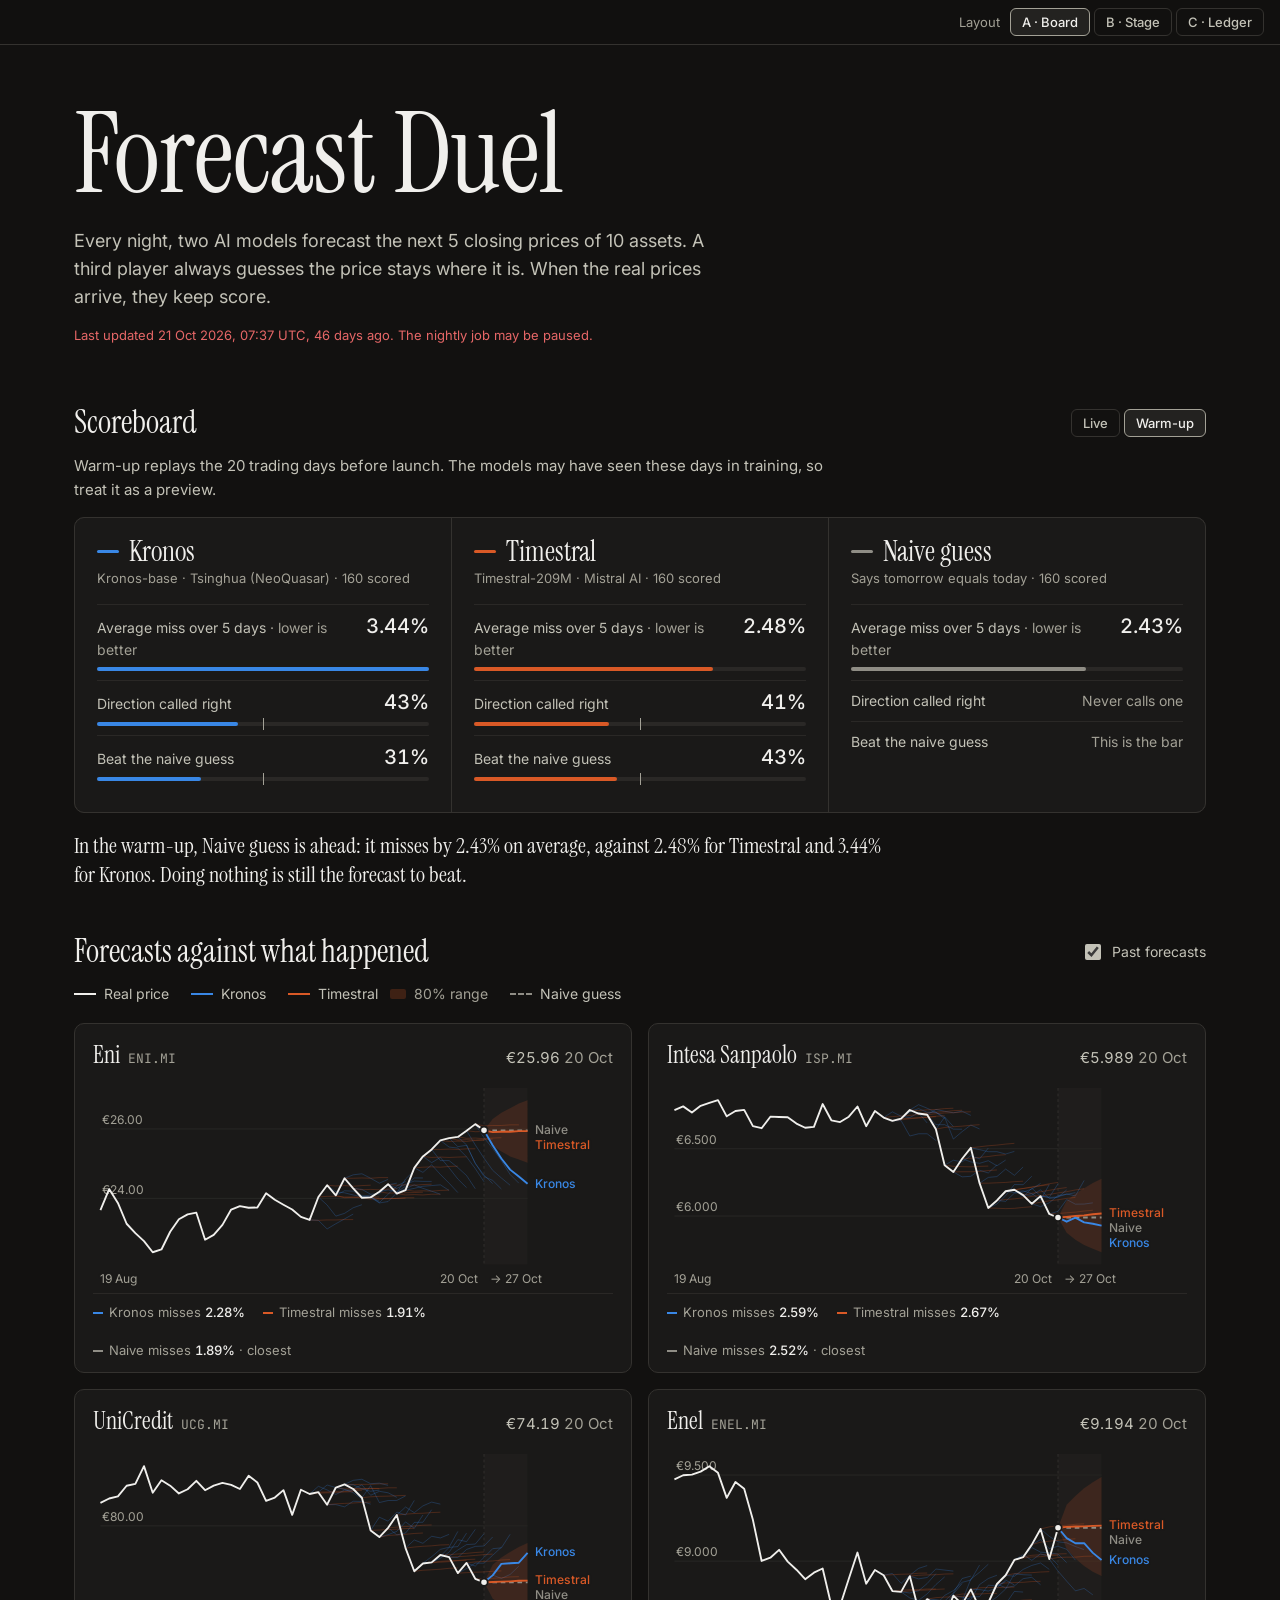
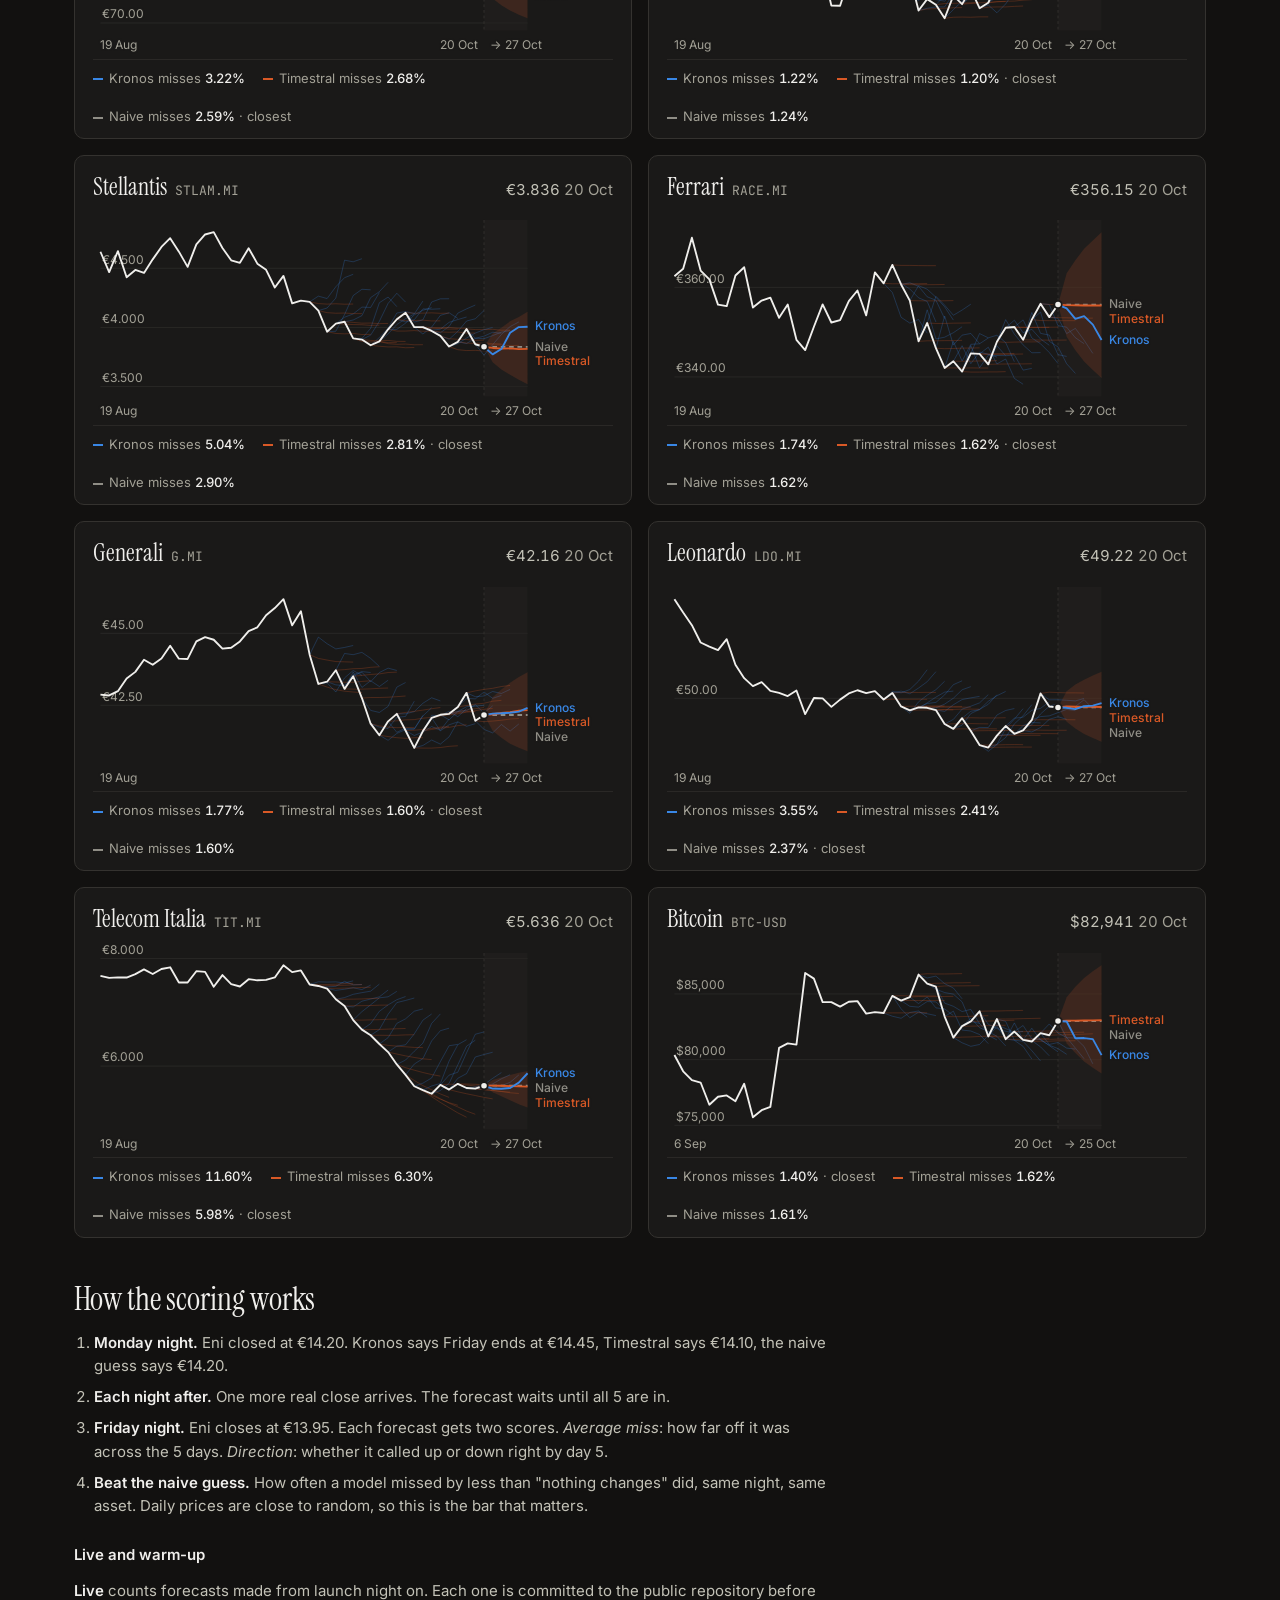
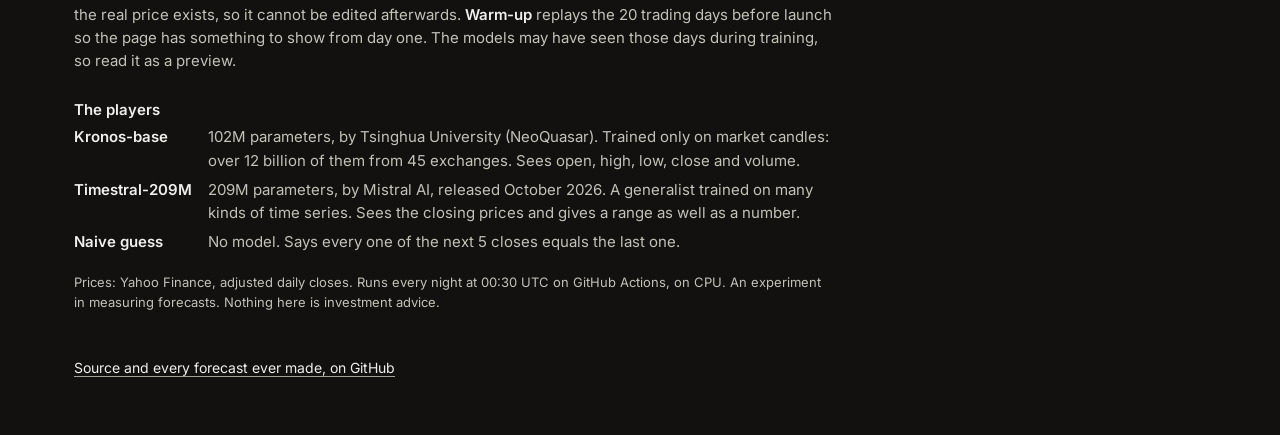
==== site/index.html @ fb52a045 "Forecast Duel: nightly Kronos vs Timestral vs naive, with public scoreboard Co-Authored-By: Claude O" ====
<!doctype html>
<html lang="en">
<head>
<meta charset="utf-8">
<meta name="viewport" content="width=device-width, initial-scale=1">
<title>Forecast Duel</title>
<meta name="description" content="Kronos and Timestral forecast the same 10 prices every night. A naive 'tomorrow equals today' guess plays too. The real prices keep score.">
<link rel="preconnect" href="https://fonts.googleapis.com">
<link rel="preconnect" href="https://fonts.gstatic.com" crossorigin>
<link href="https://fonts.googleapis.com/css2?family=Instrument+Serif&family=Inter:wght@400;500;600&family=JetBrains+Mono:wght@400&display=swap" rel="stylesheet">
<link rel="stylesheet" href="styles.css">
</head>
<body>
<nav class="review" id="review" aria-label="Layout options">
  <span>Layout</span>
  <button data-v="board">A · Board</button>
  <button data-v="stage">B · Stage</button>
  <button data-v="ledger">C · Ledger</button>
</nav>

<header class="wrap top">
  <h1>Forecast Duel</h1>
  <p class="lede">Every night, two AI models forecast the next 5 closing prices of 10 assets. A third player always guesses the price stays where it is. When the real prices arrive, they keep score.</p>
  <p class="stamp" id="stamp">Loading…</p>
</header>

<main class="wrap">
  <section aria-labelledby="board-h" class="board-sec">
    <div class="sec-head">
      <h2 id="board-h">Scoreboard</h2>
      <div class="seg" role="tablist" aria-label="Which forecasts to score">
        <button role="tab" data-mode="live">Live</button>
        <button role="tab" data-mode="warmup">Warm-up</button>
      </div>
    </div>
    <p class="note" id="board-note"></p>
    <div id="board" class="board"></div>
  </section>

  <section aria-labelledby="assets-h">
    <div class="sec-head">
      <h2 id="assets-h">Forecasts against what happened</h2>
      <label class="toggle"><input type="checkbox" id="show-past" checked> Past forecasts</label>
    </div>
    <ul class="legend" aria-label="Legend">
      <li><span class="key key-actual"></span>Real price</li>
      <li><span class="key key-kronos"></span>Kronos</li>
      <li><span class="key key-timestral"></span>Timestral <span class="band-key"></span><span class="dim">80% range</span></li>
      <li><span class="key key-naive"></span>Naive guess</li>
    </ul>
    <div id="assets"></div>
  </section>

  <section aria-labelledby="how-h" class="how">
    <h2 id="how-h">How the scoring works</h2>
    <ol class="steps">
      <li><b>Monday night.</b> Eni closed at €14.20. Kronos says Friday ends at €14.45, Timestral says €14.10, the naive guess says €14.20.</li>
      <li><b>Each night after.</b> One more real close arrives. The forecast waits until all 5 are in.</li>
      <li><b>Friday night.</b> Eni closes at €13.95. Each forecast gets two scores. <em>Average miss</em>: how far off it was across the 5 days. <em>Direction</em>: whether it called up or down right by day 5.</li>
      <li><b>Beat the naive guess.</b> How often a model missed by less than "nothing changes" did, same night, same asset. Daily prices are close to random, so this is the bar that matters.</li>
    </ol>
    <h3>Live and warm-up</h3>
    <p><b>Live</b> counts forecasts made from launch night on. Each one is committed to the public repository before the real price exists, so it cannot be edited afterwards. <b>Warm-up</b> replays the 20 trading days before launch so the page has something to show from day one. The models may have seen those days during training, so read it as a preview.</p>
    <h3>The players</h3>
    <dl class="players" id="players"></dl>
    <p class="dim small">Prices: Yahoo Finance, adjusted daily closes. Runs every night at 00:30 UTC on GitHub Actions, on CPU. An experiment in measuring forecasts. Nothing here is investment advice.</p>
  </section>
</main>
<footer class="wrap foot"><a href="https://github.com/RazAndAlex/forecast-duel">Source and every forecast ever made, on GitHub</a></footer>
<div id="tip" class="tip" hidden></div>
<script src="app.js"></script>
</body>
</html>
---- site/styles.css ----
:root {
  color-scheme: dark;
  --bg: #121110;
  --surface: #1a1918;
  --surface-2: #232220;
  --line: #34322f;
  --grid: #2a2826;
  --ink: #f0efec;
  --ink-2: #c3c2b7;
  --ink-3: #a3a196;
  --kronos: #3987e5;
  --timestral: #d95926;
  --naive: #8f8d85;
  --serif: "Instrument Serif", Georgia, serif;
  --sans: Inter, system-ui, -apple-system, sans-serif;
  --mono: "JetBrains Mono", ui-monospace, Menlo, monospace;
}
* { box-sizing: border-box; }
html { background: var(--bg); }
body { margin: 0; background: var(--bg); color: var(--ink); font: 400 15px/1.55 var(--sans); -webkit-font-smoothing: antialiased; }
.wrap { max-width: 1180px; margin: 0 auto; padding: 0 24px; }
@media (max-width: 640px) { .wrap { padding: 0 16px; } }
a { color: var(--ink); text-underline-offset: 3px; text-decoration-color: var(--ink-3); }
b { font-weight: 600; }
.dim { color: var(--ink-3); }
.small { font-size: 13px; }
.num { font-variant-numeric: tabular-nums; }
.mono { font-family: var(--mono); font-size: 13px; }

/* review switch */
.review { position: sticky; top: 0; z-index: 5; display: flex; gap: 4px; align-items: center; justify-content: flex-end; padding: 8px 16px; background: rgba(18,17,16,.92); border-bottom: 1px solid var(--line); font-size: 13px; }
.review span { color: var(--ink-3); margin-right: 6px; }
.review button, .seg button { font: 500 13px var(--sans); color: var(--ink-2); background: transparent; border: 1px solid var(--line); padding: 5px 11px; border-radius: 6px; cursor: pointer; }
.review button[aria-pressed="true"], .seg button[aria-selected="true"] { background: var(--surface-2); color: var(--ink); border-color: var(--ink-3); }

/* header */
.top { padding-top: 56px; padding-bottom: 24px; }
h1 { font: 400 clamp(56px, 9vw, 112px)/0.95 var(--serif); margin: 0 0 20px; letter-spacing: -0.01em; }
.lede { max-width: 640px; font-size: 18px; color: var(--ink-2); margin: 0 0 14px; }
.stamp { font-size: 13px; color: var(--ink-3); margin: 0; }
.stamp .stale { color: #e66767; }

h2 { font: 400 32px/1.1 var(--serif); margin: 0; }
h3 { font: 600 15px var(--sans); margin: 28px 0 6px; }
section { padding: 36px 0 8px; }
.sec-head { display: flex; align-items: center; justify-content: space-between; gap: 16px; flex-wrap: wrap; margin-bottom: 14px; }
.seg { display: flex; gap: 4px; }
.note { color: var(--ink-2); margin: 0 0 16px; max-width: 760px; }
.toggle { font-size: 14px; color: var(--ink-2); display: flex; gap: 8px; align-items: center; cursor: pointer; }
.toggle input { accent-color: var(--ink-2); width: 16px; height: 16px; }

/* scoreboard */
.board { display: grid; grid-template-columns: repeat(3, 1fr); gap: 1px; background: var(--line); border: 1px solid var(--line); border-radius: 10px; overflow: hidden; }
@media (max-width: 760px) { .board { grid-template-columns: 1fr; } }
.player { background: var(--surface); padding: 20px 22px 22px; }
.player .who { display: flex; align-items: baseline; gap: 10px; margin-bottom: 2px; }
.player .who .sw { width: 22px; height: 3px; border-radius: 2px; align-self: center; }
.player .name { font: 400 28px/1 var(--serif); }
.player .meta { font-size: 13px; color: var(--ink-3); margin-bottom: 16px; }
.metric { display: grid; grid-template-columns: 1fr auto; align-items: baseline; padding: 9px 0; border-top: 1px solid var(--grid); }
.metric .k { font-size: 14px; color: var(--ink-2); }
.metric .v { font: 500 20px var(--sans); font-variant-numeric: tabular-nums; }
.metric .v small { font-size: 13px; color: var(--ink-3); font-weight: 400; margin-left: 4px; }
.metric .bar { grid-column: 1 / -1; position: relative; height: 4px; background: var(--grid); border-radius: 2px; margin-top: 7px; }
.metric .bar i { position: absolute; left: 0; top: 0; bottom: 0; border-radius: 2px; }
.metric .bar .ref { position: absolute; top: -4px; bottom: -4px; width: 1px; background: var(--ink-3); }
.metric .na { font-size: 14px; color: var(--ink-3); }
.headline { font: 400 22px/1.35 var(--serif); color: var(--ink); margin: 18px 0 0; max-width: 820px; }

/* legend */
.legend { list-style: none; padding: 0; margin: 0 0 18px; display: flex; flex-wrap: wrap; gap: 8px 22px; font-size: 14px; color: var(--ink-2); }
.legend li { display: flex; align-items: center; gap: 8px; }
.key { display: inline-block; width: 22px; height: 0; border-top: 2px solid; }
.key-actual { border-color: var(--ink); }
.key-kronos { border-color: var(--kronos); }
.key-timestral { border-color: var(--timestral); }
.key-naive { border-color: var(--naive); border-top-style: dashed; }
.band-key { display: inline-block; width: 16px; height: 10px; background: var(--timestral); opacity: .22; border-radius: 2px; margin-left: 4px; }

/* chart */
svg.chart { display: block; width: 100%; height: auto; overflow: visible; }
svg.chart text { font: 400 13px var(--sans); fill: var(--ink-3); paint-order: stroke; stroke: var(--surface); stroke-width: 4px; stroke-linejoin: round; }
svg.chart .dl { font-weight: 500; }
.tip { position: fixed; z-index: 10; pointer-events: none; background: var(--surface-2); border: 1px solid var(--line); border-radius: 8px; padding: 9px 12px; font-size: 13px; line-height: 1.5; min-width: 170px; box-shadow: 0 8px 24px rgba(0,0,0,.4); }
.tip .d { color: var(--ink-3); margin-bottom: 3px; }
.tip .r { display: flex; justify-content: space-between; gap: 16px; font-variant-numeric: tabular-nums; }
.tip .r span:first-child { display: flex; align-items: center; gap: 6px; color: var(--ink-2); }
.tip .r i { width: 10px; height: 2px; display: inline-block; }

/* A · board: card grid */
.grid { display: grid; grid-template-columns: repeat(2, 1fr); gap: 16px; }
@media (max-width: 860px) { .grid { grid-template-columns: 1fr; } }
.card { background: var(--surface); border: 1px solid var(--line); border-radius: 10px; padding: 18px 18px 12px; }
.card-head { display: flex; justify-content: space-between; align-items: baseline; gap: 12px; margin-bottom: 6px; }
.card-head .t { font: 400 24px/1.1 var(--serif); }
.card-head .tk { font-family: var(--mono); font-size: 13px; color: var(--ink-3); margin-left: 8px; }
.card-head .px { font-size: 15px; font-variant-numeric: tabular-nums; color: var(--ink-2); }
.miss { display: flex; gap: 18px; flex-wrap: wrap; font-size: 13px; color: var(--ink-3); padding-top: 8px; border-top: 1px solid var(--grid); margin-top: 4px; }
.miss b { color: var(--ink); font-weight: 500; font-variant-numeric: tabular-nums; }
.miss .sw { display: inline-block; width: 10px; height: 2px; vertical-align: middle; margin-right: 6px; }

/* B · stage */
.stage { display: grid; grid-template-columns: 300px 1fr; gap: 20px; align-items: start; }
@media (max-width: 860px) { .stage { grid-template-columns: 1fr; } }
.picker { list-style: none; margin: 0; padding: 0; border: 1px solid var(--line); border-radius: 10px; overflow: hidden; background: var(--surface); }
.picker button { all: unset; box-sizing: border-box; width: 100%; display: grid; grid-template-columns: 1fr auto; gap: 2px 10px; padding: 11px 14px; cursor: pointer; border-top: 1px solid var(--grid); }
.picker li:first-child button { border-top: 0; }
.picker button:hover { background: var(--surface-2); }
.picker button[aria-pressed="true"] { background: var(--surface-2); }
.picker button[aria-pressed="true"] .pn { font-weight: 600; }
.picker .pn { font-size: 15px; }
.picker .pp { font-size: 14px; color: var(--ink-2); font-variant-numeric: tabular-nums; text-align: right; }
.picker .pw { grid-column: 1 / -1; font-size: 13px; color: var(--ink-3); }
.picker button:focus-visible { outline: 2px solid var(--ink-3); outline-offset: -2px; }
.focus { background: var(--surface); border: 1px solid var(--line); border-radius: 10px; padding: 22px 22px 14px; }
.focus .t { font: 400 44px/1 var(--serif); }
.focus .sub { color: var(--ink-2); margin: 6px 0 10px; font-size: 15px; }
.calls { display: grid; grid-template-columns: repeat(3, 1fr); gap: 12px; margin: 6px 0 4px; }
@media (max-width: 560px) { .calls { grid-template-columns: 1fr; } }
.call { border-top: 2px solid; padding-top: 8px; }
.call .k { font-size: 13px; color: var(--ink-3); }
.call .v { font: 500 20px var(--sans); font-variant-numeric: tabular-nums; }
.call .c { font-size: 13px; color: var(--ink-2); }

/* C · ledger */
.ledger { width: 100%; border-collapse: collapse; font-size: 14px; }
.ledger th { text-align: left; font-weight: 500; color: var(--ink-3); font-size: 13px; padding: 8px 10px; border-bottom: 1px solid var(--line); white-space: nowrap; }
.ledger th.r, .ledger td.r { text-align: right; }
.ledger td { padding: 10px; border-bottom: 1px solid var(--grid); vertical-align: middle; font-variant-numeric: tabular-nums; }
.ledger tr.row { cursor: pointer; }
.ledger tr.row:hover td { background: var(--surface); }
.ledger tr.open td { background: var(--surface); }
.ledger .nm { font: 400 20px var(--serif); }
.ledger .tk { font-family: var(--mono); font-size: 13px; color: var(--ink-3); display: block; }
.ledger .spark { width: 180px; }
.ledger .best { font-weight: 600; }
.ledger .missbar { display: inline-block; height: 4px; border-radius: 2px; vertical-align: middle; margin-left: 8px; }
.ledger tr.detail td { padding: 6px 10px 18px; background: var(--surface); }
.tablewrap { overflow-x: auto; }
@media (max-width: 700px) { .ledger .spark, .ledger .hide-s { display: none; } }

/* how */
.how { max-width: 760px; }
.how p, .how li { color: var(--ink-2); }
.steps { padding-left: 20px; margin: 14px 0 0; }
.steps li { margin-bottom: 8px; }
.steps b, .how p b { color: var(--ink); }
.players { display: grid; grid-template-columns: auto 1fr; gap: 6px 16px; margin: 6px 0 18px; }
.players dt { font-weight: 600; }
.players dd { margin: 0; color: var(--ink-2); }
.foot { padding-top: 24px; padding-bottom: 56px; font-size: 14px; }
.empty { color: var(--ink-3); font-size: 14px; padding: 20px; text-align: left; }
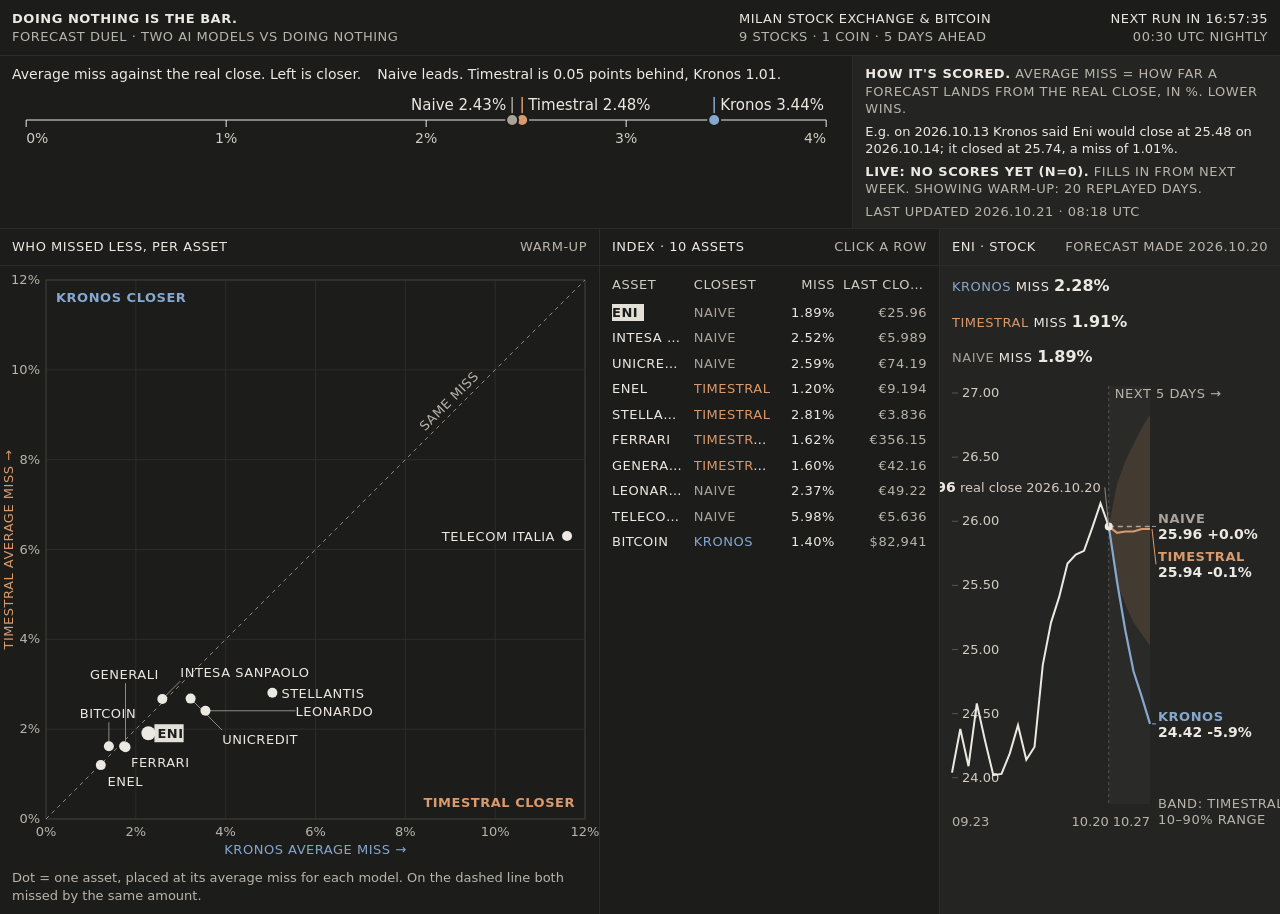
==== commit 5df61cbd: "New page: duel plot with miss ruler (design round 2) Co-Authored-By: Claude Opus 5.5 (1M context) <n" ====
--- a/site/index.html
+++ b/site/index.html
@@ -4,70 +4,447 @@
 <meta charset="utf-8">
 <meta name="viewport" content="width=device-width, initial-scale=1">
 <title>Forecast Duel</title>
-<meta name="description" content="Kronos and Timestral forecast the same 10 prices every night. A naive 'tomorrow equals today' guess plays too. The real prices keep score.">
-<link rel="preconnect" href="https://fonts.googleapis.com">
-<link rel="preconnect" href="https://fonts.gstatic.com" crossorigin>
-<link href="https://fonts.googleapis.com/css2?family=Instrument+Serif&family=Inter:wght@400;500;600&family=JetBrains+Mono:wght@400&display=swap" rel="stylesheet">
-<link rel="stylesheet" href="styles.css">
+<link rel="stylesheet" href="https://api.fontshare.com/v2/css?f[]=satoshi@400,500,700&display=swap">
+<style>
+:root{
+  --bg:#1c1c1b; --line:#2c2c2a; --focus:#242423; --ink:#ece9e2; --ink2:#b9b5ab; --ink3:#8e8a82;
+  --kronos:#86a8cf; --timestral:#d99a6c; --naive:#a8a49b; --tag:#e3e0d8; --label:#d2cdc3;
+}
+*{box-sizing:border-box;margin:0;padding:0}
+html,body{background:var(--bg);color:var(--ink)}
+body{font-family:Satoshi,system-ui,sans-serif;font-size:14px;line-height:1.35;font-variant-numeric:tabular-nums;overflow-x:hidden}
+.up{text-transform:uppercase;letter-spacing:.04em;font-weight:500}
+.dim{color:var(--ink2)}
+button{font:inherit;color:inherit;background:none;border:0;text-align:left;cursor:pointer}
+
+/* Lebedev top bar */
+.bar{display:grid;grid-template-columns:2fr 1fr auto;gap:16px;padding:10px 12px;border-bottom:1px solid var(--line);font-size:13px}
+.bar .motto{font-weight:700}
+.bar .clock{text-align:right;white-space:nowrap}
+
+/* miss ruler + how it's scored */
+.cards{display:grid;grid-template-columns:minmax(0,3fr) minmax(0,1.5fr);border-bottom:1px solid var(--line)}
+.card{padding:9px 12px 8px;border-right:1px solid var(--line);display:flex;flex-direction:column;gap:2px;min-height:96px}
+.card:last-child{border-right:0}
+.card .foot{margin-top:auto;font-size:13px}
+.rhead{display:flex;flex-wrap:wrap;gap:2px 16px;font-size:14px}
+.rhead b{font-weight:500}
+#ruler{display:block;width:100%;margin-top:2px}
+.card.info{background:var(--focus);font-size:13px;gap:5px}
+.card.info b{font-weight:700}
+
+/* main: plot | index | focus */
+.main{display:grid;grid-template-columns:min(600px,max(420px,calc(100vh - 226px))) minmax(0,1fr) minmax(0,1fr)}
+.main>section{border-right:1px solid var(--line);min-width:0}
+.main>section:last-child{border-right:0}
+.head{display:flex;justify-content:space-between;gap:12px;padding:9px 12px;border-bottom:1px solid var(--line);font-size:13px}
+#plot{display:block;width:100%}
+.note{padding:4px 12px 10px;font-size:13px;color:var(--ink2)}
+
+.list{padding:6px 12px 10px}
+.row{display:grid;grid-template-columns:minmax(0,1fr) minmax(0,1.1fr) 52px 84px;gap:8px;white-space:nowrap;width:100%;padding:4px 0;font-size:13px;align-items:center}
+.row.th{color:var(--label);padding-bottom:6px;cursor:default}
+.row .r{text-align:right}
+.row>span{overflow:hidden;text-overflow:ellipsis}
+.row .nm{padding:1px 6px;margin-left:-6px}
+.row.on .nm{background:var(--tag);color:#1c1c1b;font-weight:700}
+.row .yr{color:var(--ink2)}
+
+.focus{background:var(--focus)}
+.fstats{display:flex;gap:14px;padding:9px 12px 0;font-size:13px;flex-wrap:wrap}
+.fstats b{font-size:16px;font-weight:700;letter-spacing:0;text-transform:none}
+#chart{display:block;width:100%}
+svg text{font-family:Satoshi,system-ui,sans-serif}
+
+@media (max-width:1100px){
+  .main{grid-template-columns:1fr 1fr}
+  .main>section:first-child{grid-column:1/-1;border-right:0;border-bottom:1px solid var(--line)}
+}
+@media (max-width:720px){
+  .bar{grid-template-columns:1fr 1fr}
+  .bar>div:first-child{grid-column:1/-1}
+  .bar .clock{text-align:right}
+  .cards{grid-template-columns:1fr}
+  .card{min-height:0;padding:8px 12px;border-right:0}
+  .card.info{border-top:1px solid var(--line)}
+  .main{grid-template-columns:1fr}
+  .main>section{border-right:0;border-bottom:1px solid var(--line)}
+  .row{grid-template-columns:minmax(0,1.2fr) minmax(0,1.3fr) 50px 76px;gap:6px;white-space:normal}
+}
+</style>
 </head>
 <body>
-<nav class="review" id="review" aria-label="Layout options">
-  <span>Layout</span>
-  <button data-v="board">A · Board</button>
-  <button data-v="stage">B · Stage</button>
-  <button data-v="ledger">C · Ledger</button>
-</nav>
-
-<header class="wrap top">
-  <h1>Forecast Duel</h1>
-  <p class="lede">Every night, two AI models forecast the next 5 closing prices of 10 assets. A third player always guesses the price stays where it is. When the real prices arrive, they keep score.</p>
-  <p class="stamp" id="stamp">Loading…</p>
+<header class="bar up">
+  <div><span class="motto">Doing nothing is the bar.</span><br><span class="dim">Forecast Duel · two AI models vs doing nothing</span></div>
+  <div id="markets">Milan stock exchange &amp; Bitcoin<br><span class="dim">9 stocks · 1 coin · 5 days ahead</span></div>
+  <div class="clock" id="clock">Next run in --:--:--<br><span class="dim">00:30 UTC nightly</span></div>
 </header>
 
-<main class="wrap">
-  <section aria-labelledby="board-h" class="board-sec">
-    <div class="sec-head">
-      <h2 id="board-h">Scoreboard</h2>
-      <div class="seg" role="tablist" aria-label="Which forecasts to score">
-        <button role="tab" data-mode="live">Live</button>
-        <button role="tab" data-mode="warmup">Warm-up</button>
-      </div>
-    </div>
-    <p class="note" id="board-note"></p>
-    <div id="board" class="board"></div>
+<div class="cards" id="cards"></div>
+
+<div class="main">
+  <section>
+    <div class="head up"><span>Who missed less, per asset</span><span class="dim" id="plotsub"></span></div>
+    <svg id="plot" role="img" aria-label="Scatter of Kronos miss against Timestral miss for each asset"></svg>
+    <p class="note" id="plotnote"></p>
   </section>
-
-  <section aria-labelledby="assets-h">
-    <div class="sec-head">
-      <h2 id="assets-h">Forecasts against what happened</h2>
-      <label class="toggle"><input type="checkbox" id="show-past" checked> Past forecasts</label>
-    </div>
-    <ul class="legend" aria-label="Legend">
-      <li><span class="key key-actual"></span>Real price</li>
-      <li><span class="key key-kronos"></span>Kronos</li>
-      <li><span class="key key-timestral"></span>Timestral <span class="band-key"></span><span class="dim">80% range</span></li>
-      <li><span class="key key-naive"></span>Naive guess</li>
-    </ul>
-    <div id="assets"></div>
+  <section>
+    <div class="head up"><span id="ihead">Index · 10 assets</span><span class="dim">Click a row</span></div>
+    <div class="list" id="list"></div>
   </section>
-
-  <section aria-labelledby="how-h" class="how">
-    <h2 id="how-h">How the scoring works</h2>
-    <ol class="steps">
-      <li><b>Monday night.</b> Eni closed at €14.20. Kronos says Friday ends at €14.45, Timestral says €14.10, the naive guess says €14.20.</li>
-      <li><b>Each night after.</b> One more real close arrives. The forecast waits until all 5 are in.</li>
-      <li><b>Friday night.</b> Eni closes at €13.95. Each forecast gets two scores. <em>Average miss</em>: how far off it was across the 5 days. <em>Direction</em>: whether it called up or down right by day 5.</li>
-      <li><b>Beat the naive guess.</b> How often a model missed by less than "nothing changes" did, same night, same asset. Daily prices are close to random, so this is the bar that matters.</li>
-    </ol>
-    <h3>Live and warm-up</h3>
-    <p><b>Live</b> counts forecasts made from launch night on. Each one is committed to the public repository before the real price exists, so it cannot be edited afterwards. <b>Warm-up</b> replays the 20 trading days before launch so the page has something to show from day one. The models may have seen those days during training, so read it as a preview.</p>
-    <h3>The players</h3>
-    <dl class="players" id="players"></dl>
-    <p class="dim small">Prices: Yahoo Finance, adjusted daily closes. Runs every night at 00:30 UTC on GitHub Actions, on CPU. An experiment in measuring forecasts. Nothing here is investment advice.</p>
+  <section class="focus">
+    <div class="head up"><span id="ftitle"></span><span class="dim" id="fsub"></span></div>
+    <div class="fstats up" id="fstats"></div>
+    <svg id="chart" role="img" aria-label="Price history and 5-day forecasts for the selected asset"></svg>
   </section>
-</main>
-<footer class="wrap foot"><a href="https://github.com/RazAndAlex/forecast-duel">Source and every forecast ever made, on GitHub</a></footer>
-<div id="tip" class="tip" hidden></div>
-<script src="app.js"></script>
+</div>
+
+<script>
+const NS = 'http://www.w3.org/2000/svg';
+const NAMES = {kronos:'Kronos', timestral:'Timestral', naive:'Naive'};
+const COL = {kronos:'#86a8cf', timestral:'#d99a6c', naive:'#a8a49b'};
+const EXCH = {XNYS: 'New York', XETR: 'Frankfurt', XMIL: 'Milan', crypto: 'crypto'};
+const CUR = {USD: '$', EUR: '€'};
+const RULER_MAX = 4;
+let D, P, sel = 0;
+
+const dot = s => s.replaceAll('-', '.');
+const pct = v => v.toFixed(2) + '%';
+const money = a => (CUR[a.currency] || (a.ticker.endsWith('-USD') ? '$' : '€')) +
+  a.last_close.toLocaleString('en-US', {maximumFractionDigits: a.last_close > 1000 ? 0 : 3});
+const priceFmt = v => v >= 1000 ? Math.round(v).toLocaleString('en-US') : v.toFixed(v < 10 ? 3 : 2);
+function el(tag, attrs = {}, parent, text) {
+  const e = document.createElementNS(NS, tag);
+  for (const k in attrs) e.setAttribute(k, attrs[k]);
+  if (text != null) e.textContent = text;
+  if (parent) parent.appendChild(e);
+  return e;
+}
+const ctx = document.createElement('canvas').getContext('2d');
+function textW(s, size = 13, weight = 500, track = .04) {
+  ctx.font = `${weight} ${size}px Satoshi`;
+  return ctx.measureText(s).width + s.length * size * track;
+}
+// closest player(s) for one asset; ties listed together
+function closest(sc) {
+  const best = Math.min(...D.models.map(m => sc[m].mape_pct));
+  return {best, who: D.models.filter(m => sc[m].mape_pct === best)};
+}
+
+function countdown() {
+  const now = new Date(), t = new Date(now);
+  t.setUTCHours(0, 30, 0, 0);
+  if (t <= now) t.setUTCDate(t.getUTCDate() + 1);
+  const s = Math.floor((t - now) / 1000), z = n => String(n).padStart(2, '0');
+  document.getElementById('clock').firstChild.textContent =
+    `Next run in ${z(Math.floor(s / 3600))}:${z(Math.floor(s / 60) % 60)}:${z(s % 60)}`;
+}
+
+// header line from the assets: exchanges, then counts by kind
+function markets() {
+  const A = D.assets;
+  document.getElementById('ihead').textContent = `Index · ${A.length} assets`;
+  if (!A.some(a => a.exchange)) return; // older data: keep the static text
+  // shortcut: an asset without `exchange` is taken as Milan (or crypto), the old universe; drop once every asset carries it
+  const ex = [...new Set(A.map(a => EXCH[a.exchange] || a.exchange || (a.kind === 'crypto' ? 'crypto' : 'Milan')))];
+  const st = ex.filter(e => e !== 'crypto'), cr = ex.includes('crypto');
+  const and = l => l.length > 1 ? l.slice(0, -1).join(', ') + ' & ' + l.at(-1) : l[0] || '';
+  const top = st.length ? `${cr ? st.join(', ') : and(st)} stock exchange${st.length > 1 ? 's' : ''}${cr ? ' & crypto' : ''}` : 'Crypto';
+  const n = A.filter(a => a.kind === 'stock').length, c = A.length - n;
+  const sub = [n && `${n} stock${n > 1 ? 's' : ''}`, c && `${c} coin${c > 1 ? 's' : ''}`, '5 days ahead'].filter(Boolean).join(' · ');
+  document.getElementById('markets').innerHTML = `${top}<br><span class="dim">${sub}</span>`;
+}
+
+function cards() {
+  const lb = D.leaderboard, live = lb.live.kronos.n > 0;
+  const L = lb[P], order = [...D.models].sort((a, b) => L[a].mape_pct - L[b].mape_pct);
+  const gap = m => (L[m].mape_pct - L[order[0]].mape_pct).toFixed(2);
+  const lead = gap(order[1]) === '0.00' ? `${NAMES[order[0]]} and ${NAMES[order[1]]} are level.` : `${NAMES[order[0]]} leads.`;
+  // concrete example: first asset, most recent past forecast that has real closes
+  const a = D.assets[0], ex = a.past.find(p => p.actual);
+  const miss = Math.abs(ex.kronos[0] - ex.actual[0]) / ex.actual[0] * 100;
+  const gen = D.generated_at;
+  let h = `<div class="card">
+      <div class="rhead"><span>Average miss against the real close. Left is closer.</span>
+        <b>${lead} ${NAMES[order[1]]} is ${gap(order[1])} points behind, ${NAMES[order[2]]} ${gap(order[2])}.</b></div>
+      <svg id="ruler" role="img" aria-label="Average miss of each player on a 0 to 4% scale"></svg>
+    </div>`;
+  h += `<div class="card info">
+    <div class="up"><b>How it's scored.</b> <span class="dim">Average miss = how far a forecast lands from the real close, in %. Lower wins.</span></div>
+    <div>E.g. on ${dot(ex.made_on)} Kronos said ${a.name} would close at ${ex.kronos[0]} on ${dot(ex.dates[0])}; it closed at ${ex.actual[0]}, a miss of ${miss.toFixed(2)}%.</div>
+    <div class="up">${live ? 'Live scores' : '<b>Live: no scores yet (n=0).</b> <span class="dim">Fills in from next week. Showing warm-up: 20 replayed days.</span>'}</div>
+    <div class="foot up dim">Last updated ${dot(gen.slice(0, 10))} · ${gen.slice(11, 16)} UTC</div>
+  </div>`;
+  document.getElementById('cards').innerHTML = h;
+}
+
+/* ---------- miss ruler: one scale, three marks, labels stacked in tiers when they would touch ---------- */
+function ruler() {
+  const svg = document.getElementById('ruler'), L = D.leaderboard[P];
+  svg.innerHTML = '';
+  const W = svg.clientWidth, pl = 14, pr = 14, X = v => pl + Math.min(v, RULER_MAX) / RULER_MAX * (W - pl - pr);
+  const items = D.models.map(m => {
+    const v = L[m].mape_pct, off = v > RULER_MAX;
+    const s = `${NAMES[m]} ${pct(v)}${off ? ' →' : ''}`;
+    return {m, x: X(v), s, w: textW(s, 15, 500, 0), off};
+  });
+  // try every (tier, side) combination; cheapest layout where no label or leader touches another label wins
+  const opts = []; for (let t = 0; t < 3; t++) for (const r of [0, 1]) opts.push({t, r});
+  let best = null;
+  const rec = (i, chosen, cost) => {
+    if (best && cost >= best.cost) return;
+    if (i === items.length) { best = {cost, chosen: chosen.slice()}; return; }
+    const it = items[i];
+    for (const o of opts) {
+      if (it.off && !o.r) continue;
+      const x0 = o.r ? it.x - 6 - it.w : it.x + 6, x1 = x0 + it.w;
+      if (x0 < 0 || x1 > W) continue;
+      let ok = true;
+      for (let j = 0; j < i && ok; j++) {
+        const c = chosen[j];
+        if (c.t === o.t && x0 < c.x1 + 12 && c.x0 < x1 + 12) ok = false;
+        if (o.t > c.t && it.x > c.x0 - 4 && it.x < c.x1 + 4) ok = false;
+        if (c.t > o.t && items[j].x > x0 - 4 && items[j].x < x1 + 4) ok = false;
+      }
+      if (!ok) continue;
+      chosen.push({t: o.t, r: o.r, x0, x1});
+      rec(i + 1, chosen, cost + o.t * 10 + o.r);
+      chosen.pop();
+    }
+  };
+  rec(0, [], 0);
+  const rowH = 22, tiers = Math.max(...best.chosen.map(c => c.t)) + 1, base = tiers * rowH + 10, H = base + 28;
+  svg.setAttribute('height', H); svg.setAttribute('viewBox', `0 0 ${W} ${H}`);
+  el('line', {x1: X(0), x2: X(RULER_MAX), y1: base, y2: base, stroke: '#ece9e2'}, svg);
+  for (let v = 0; v <= RULER_MAX; v++) {
+    el('line', {x1: X(v), x2: X(v), y1: base, y2: base + 7, stroke: '#ece9e2'}, svg);
+    el('text', {x: X(v), y: base + 23, 'text-anchor': v ? v === RULER_MAX ? 'end' : 'middle' : 'start', fill: '#d2cdc3', 'font-size': 14}, svg, v + '%');
+  }
+  items.forEach((it, i) => {
+    const c = best.chosen[i], yb = base - 10 - c.t * rowH;
+    el('line', {x1: it.x, x2: it.x, y1: base, y2: yb - 13, stroke: COL[it.m], 'stroke-width': 1.5}, svg);
+    el('circle', {cx: it.x, cy: base, r: 6, fill: COL[it.m], stroke: '#1c1c1b', 'stroke-width': 2}, svg);
+    el('text', {x: c.r ? c.x1 : c.x0, y: yb, 'text-anchor': c.r ? 'end' : 'start', fill: '#ece9e2', 'font-size': 15, 'font-weight': 500}, svg, it.s);
+  });
+}
+
+function list() {
+  let h = `<div class="row th up"><span>Asset</span><span>Closest</span><span class="r">Miss</span><span class="r">Last close</span></div>`;
+  D.assets.forEach((a, i) => {
+    const c = closest(a.scores[P]);
+    const who = c.who.map(m => `<span style="color:${COL[m]}">${NAMES[m]}</span>`).join(' = ');
+    h += `<button class="row up${i === sel ? ' on' : ''}" data-i="${i}">
+      <span><span class="nm">${a.name}</span></span><span>${who}</span>
+      <span class="r">${pct(c.best)}</span><span class="r yr">${money(a)}</span></button>`;
+  });
+  const L = document.getElementById('list');
+  L.innerHTML = h;
+  L.querySelectorAll('button').forEach(b => b.onclick = () => pick(+b.dataset.i));
+}
+
+function pick(i) { sel = i; list(); plot(); focus(); }
+
+/* ---------- the duel plot ---------- */
+function plot() {
+  const svg = document.getElementById('plot');
+  const W = svg.clientWidth, H = W;
+  svg.setAttribute('height', H); svg.setAttribute('viewBox', `0 0 ${W} ${H}`);
+  svg.innerHTML = '';
+  const m = {l: 46, r: 14, t: 14, b: 40}, S = W - m.l - m.r;
+  // linear, both axes from 0 to the same rounded-up max
+  const all = D.assets.flatMap(a => [a.scores[P].kronos.mape_pct, a.scores[P].timestral.mape_pct]);
+  const step = niceStep(Math.max(...all) / 5), hi = Math.ceil(Math.max(...all) / step) * step, k = S / hi;
+  const sx = v => m.l + v * k, sy = v => m.t + S - v * k;
+  const x0 = m.l, x1 = m.l + S, y0 = m.t, y1 = m.t + S;
+
+  for (let v = 0; v <= hi + 1e-9; v += step) {
+    el('line', {x1: sx(v), x2: sx(v), y1: y0, y2: y1, stroke: '#2c2c2a'}, svg);
+    el('line', {x1: x0, x2: x1, y1: sy(v), y2: sy(v), stroke: '#2c2c2a'}, svg);
+    el('text', {x: sx(v), y: y1 + 17, 'text-anchor': 'middle', fill: '#b9b5ab', 'font-size': 13}, svg, +v.toFixed(2) + '%');
+    el('text', {x: x0 - 6, y: sy(v) + 4, 'text-anchor': 'end', fill: '#b9b5ab', 'font-size': 13}, svg, +v.toFixed(2) + '%');
+  }
+  el('rect', {x: x0, y: y0, width: S, height: S, fill: 'none', stroke: '#3a3a37'}, svg);
+  el('line', {x1: x0, y1: y1, x2: x1, y2: y0, stroke: '#8e8a82', 'stroke-dasharray': '4 4'}, svg);
+  const up = (s, x, y, a, c, extra = {}) =>
+    el('text', {x, y, 'text-anchor': a, fill: c, 'font-size': 13, 'font-weight': 700, 'letter-spacing': '.04em', ...extra}, svg, s.toUpperCase());
+  el('text', {x: x0 + S / 2, y: y1 + 35, 'text-anchor': 'middle', fill: COL.kronos, 'font-size': 13, 'font-weight': 500, 'letter-spacing': '.04em'}, svg, 'KRONOS AVERAGE MISS →');
+  el('text', {x: 13, y: y0 + S / 2, 'text-anchor': 'middle', fill: COL.timestral, 'font-size': 13, 'font-weight': 500, 'letter-spacing': '.04em', transform: `rotate(-90 13 ${y0 + S / 2})`}, svg, 'TIMESTRAL AVERAGE MISS →');
+  up('Kronos closer', x0 + 10, y0 + 22, 'start', COL.kronos);
+  up('Timestral closer', x1 - 10, y1 - 12, 'end', COL.timestral);
+  // "same miss" written along the diagonal, in its upper-right stretch where the dots are fewest
+  const tieAt = hi * .82, tx = sx(tieAt), ty = sy(tieAt);
+  up('Same miss', tx - 6, ty - 6, 'end', '#b9b5ab', {transform: `rotate(-45 ${tx} ${ty})`, 'font-weight': 500});
+
+  const pts = D.assets.map((a, i) => {
+    const s = a.scores[P];
+    return {i, a, k: s.kronos.mape_pct, t: s.timestral.mape_pct,
+      x: sx(s.kronos.mape_pct), y: sy(s.timestral.mape_pct), label: (a.short || a.name).toUpperCase()};
+  });
+
+  // obstacles: fixed labels, the diagonal and its label, every dot
+  const fixed = [
+    {x: x0 + 8, y: y0 + 8, w: textW('KRONOS CLOSER', 13, 700) + 4, h: 18},
+    {x: x1 - 12 - textW('TIMESTRAL CLOSER', 13, 700), y: y1 - 26, w: textW('TIMESTRAL CLOSER', 13, 700) + 4, h: 18},
+  ];
+  for (let d = 0; d < 100; d += 12) fixed.push({x: tx - 8 - d * .72 - 10, y: ty - 8 - d * .72 + 8 - 18, w: 18, h: 18});
+  for (const p of pts) fixed.push({x: p.x - 5, y: p.y - 5, w: 10, h: 10});
+  const placed = place(pts, fixed, {x0, y0, x1, y1});
+
+  for (const p of pts) {
+    const L = placed[p.i], on = p.i === sel;
+    const g = el('g', {style: 'cursor:pointer'}, svg);
+    if (L.lead) el('line', {x1: p.x, y1: p.y, x2: L.ax, y2: L.ay, stroke: '#8e8a82'}, g);
+    if (on) el('rect', {x: L.x - 3, y: L.y, width: L.w + 4, height: L.h, fill: '#e3e0d8'}, g);
+    el('circle', {'data-k': p.k, 'data-t': p.t, cx: p.x, cy: p.y, r: on ? 7 : 5, fill: '#ece9e2'}, g);
+    el('text', {x: L.x, y: L.y + 14, fill: on ? '#1c1c1b' : '#ece9e2', 'font-size': 13, 'font-weight': on ? 700 : 500, 'letter-spacing': '.04em'}, g, p.label);
+    el('rect', {x: Math.min(L.x, p.x - 8), y: Math.min(L.y, p.y - 8), width: Math.max(L.x + L.w, p.x + 8) - Math.min(L.x, p.x - 8), height: Math.max(L.y + L.h, p.y + 8) - Math.min(L.y, p.y - 8), fill: 'transparent'}, g);
+    g.onclick = () => pick(p.i);
+  }
+  document.getElementById('plotsub').textContent = P === 'warmup' ? 'Warm-up' : 'Live';
+  document.getElementById('plotnote').textContent =
+    'Dot = one asset, placed at its average miss for each model. On the dashed line both missed by the same amount.';
+}
+
+function segDist(px, py, ax, ay, bx, by) {
+  const dx = bx - ax, dy = by - ay, t = Math.max(0, Math.min(1, ((px - ax) * dx + (py - ay) * dy) / (dx * dx + dy * dy || 1)));
+  return Math.hypot(px - ax - t * dx, py - ay - t * dy);
+}
+function cross(ax, ay, bx, by, cx, cy, dx, dy) {
+  const s = (px, py, qx, qy, rx, ry) => Math.sign((qx - px) * (ry - py) - (qy - py) * (rx - px));
+  return s(ax, ay, bx, by, cx, cy) * s(ax, ay, bx, by, dx, dy) < 0 && s(cx, cy, dx, dy, ax, ay) * s(cx, cy, dx, dy, bx, by) < 0;
+}
+// does the segment pass through the box (sampled; boxes are 18px tall, leaders short)
+function segBox(ax, ay, bx, by, b) {
+  for (let t = .1; t < .95; t += .1) {
+    const x = ax + (bx - ax) * t, y = ay + (by - ay) * t;
+    if (x > b.x && x < b.x + b.w && y > b.y && y < b.y + b.h) return true;
+  }
+  return false;
+}
+// label de-collision: greedy over candidate spots, most crowded point first, leader line when pushed out
+function place(pts, fixed, box) {
+  const H = 18, out = {}, taken = [...fixed];
+  const ov = (a, b) => Math.max(0, Math.min(a.x + a.w, b.x + b.w) - Math.max(a.x, b.x)) *
+                        Math.max(0, Math.min(a.y + a.h, b.y + b.h) - Math.max(a.y, b.y));
+  const crowd = p => pts.filter(q => Math.hypot(q.x - p.x, q.y - p.y) < 60).length;
+  const order = [...pts].sort((a, b) => crowd(b) - crowd(a));
+  const dirs = [[1, 0], [-1, 0], [1, -1], [1, 1], [-1, -1], [-1, 1], [0, -1], [0, 1]];
+  for (const p of order) {
+    const w = textW(p.label) + 2, own = taken.filter(r => !(r.x === p.x - 5 && r.y === p.y - 5));
+    let best = null;
+    for (const r of [9, 24, 42, 64, 90]) for (const [dx, dy] of dirs) {
+      const ax = p.x + dx * r * (dy ? .75 : 1), ay = p.y + dy * r * (dx ? .75 : 1);
+      const x = dx > 0 ? ax : dx < 0 ? ax - w : ax - w / 2;
+      const y = dy > 0 ? ay : dy < 0 ? ay - H : ay - H / 2;
+      const c = {x, y, w, h: H};
+      let cost = r * 2 + (dx < 0 ? 3 : 0);
+      for (const o of own) cost += ov(c, o) * 40; // overlapping text is the worst outcome, above touching a dot
+      // a label or leader that touches another asset's dot reads as that asset's label
+      const ex = dx > 0 ? x : dx < 0 ? x + w : x + w / 2, ey = dy > 0 ? y : dy < 0 ? y + H : y + H / 2;
+      for (const q of pts) if (q !== p) {
+        const bx = Math.max(x, Math.min(q.x, x + w)) - q.x, by = Math.max(y, Math.min(q.y, y + H)) - q.y;
+        if (Math.hypot(bx, by) < 10) cost += 3000;
+        if (r > 9 && segDist(q.x, q.y, p.x, p.y, ex, ey) < 9) cost += 3000;
+      }
+      // leaders must not cross each other, or run through a placed label
+      if (r > 9) for (const o of Object.values(out)) {
+        if (o.lead && cross(p.x, p.y, ex, ey, o.px, o.py, o.ax, o.ay)) cost += 3000;
+        if (segBox(p.x, p.y, ex, ey, o)) cost += 3000;
+      }
+      for (const o of Object.values(out)) if (o.lead && segBox(o.px, o.py, o.ax, o.ay, c)) cost += 3000;
+      if (x < box.x0 + 2 || x + w > box.x1 - 2 || y < box.y0 + 2 || y + H > box.y1 - 2) cost += 1e5;
+      if (!best || cost < best.cost) best = {...c, cost, px: p.x, py: p.y, ax: dx > 0 ? x : dx < 0 ? x + w : x + w / 2, ay: dy > 0 ? y : dy < 0 ? y + H : y + H / 2, lead: r > 9};
+    }
+    out[p.i] = best;
+    taken.push(best);
+  }
+  return out;
+}
+
+/* ---------- focus: one asset's chart ---------- */
+function focus() {
+  const a = D.assets[sel], f = a.latest, sc = a.scores[P];
+  document.getElementById('ftitle').textContent = `${a.name} · ${a.kind}`;
+  document.getElementById('fsub').textContent = `Forecast made ${dot(f.made_on)}`;
+  document.getElementById('fstats').innerHTML = D.models.map(m =>
+    `<span><span style="color:${COL[m]}">${NAMES[m]}</span> miss <b>${pct(sc[m].mape_pct)}</b></span>`).join('');
+
+  const svg = document.getElementById('chart');
+  const W = svg.clientWidth, H = Math.max(300, Math.min(470, window.innerHeight - svg.getBoundingClientRect().top - 8 + window.scrollY));
+  svg.setAttribute('height', H); svg.setAttribute('viewBox', `0 0 ${W} ${H}`);
+  svg.innerHTML = '';
+  const hist = a.history.slice(-20), nH = hist.length, N = nH + 5;
+  const m = {l: 12, r: 130, t: 18, b: 34}, iw = W - m.l - m.r, ih = H - m.t - m.b;
+  const vals = [...hist.map(d => d[1]), ...f.kronos, ...f.timestral, ...f.timestral_q10, ...f.timestral_q90];
+  let lo = Math.min(...vals), hi = Math.max(...vals), pad = (hi - lo) * .08; lo -= pad; hi += pad;
+  const sx = i => m.l + i / (N - 1) * iw, sy = v => m.t + (hi - v) / (hi - lo) * ih;
+
+  // forecast zone
+  el('rect', {x: sx(nH - 1), y: m.t, width: sx(N - 1) - sx(nH - 1), height: ih, fill: '#2a2a28'}, svg);
+  // y ticks
+  const step = niceStep((hi - lo) / 5);
+  for (let v = Math.ceil(lo / step) * step; v <= hi; v += step) {
+    el('line', {x1: m.l, x2: m.l + 6, y1: sy(v), y2: sy(v), stroke: '#57554f'}, svg);
+    el('text', {x: m.l + 10, y: sy(v) + 4, fill: '#d2cdc3', 'font-size': 13}, svg, priceFmt(v));
+  }
+  // x labels: first day, last close, last forecast day
+  const lab = (i, s, anchor) => el('text', {x: sx(i), y: H - 12, 'text-anchor': anchor, fill: '#b9b5ab', 'font-size': 13}, svg, s);
+  lab(0, dot(hist[0][0]).slice(5), 'start');
+  lab(nH - 1, dot(hist[nH - 1][0]).slice(5), 'end');
+  lab(N - 1, dot(f.dates[4]).slice(5), 'end');
+  el('line', {x1: sx(nH - 1), x2: sx(nH - 1), y1: m.t, y2: m.t + ih, stroke: '#57554f', 'stroke-dasharray': '3 3'}, svg);
+  el('text', {x: sx(nH - 1) + 6, y: m.t + 12, fill: '#b9b5ab', 'font-size': 13, 'letter-spacing': '.04em'}, svg, 'NEXT 5 DAYS →');
+
+  const xs = [nH - 1, ...f.dates.map((_, j) => nH + j)];
+  const path = arr => arr.map((v, j) => `${j ? 'L' : 'M'}${sx(xs[j]).toFixed(1)} ${sy(v).toFixed(1)}`).join('');
+  const last = a.last_close;
+  // Timestral q10-q90 band
+  const up = [last, ...f.timestral_q90], dn = [last, ...f.timestral_q10];
+  el('path', {d: path(up) + dn.map((v, j) => `L${sx(xs[j])} ${sy(v)}`).reverse().join('') + 'Z', fill: COL.timestral, 'fill-opacity': .14}, svg);
+  // real price
+  el('path', {d: hist.map((d, i) => `${i ? 'L' : 'M'}${sx(i).toFixed(1)} ${sy(d[1]).toFixed(1)}`).join(''), fill: 'none', stroke: '#ece9e2', 'stroke-width': 2}, svg);
+  for (const mdl of ['naive', 'timestral', 'kronos'])
+    el('path', {d: path([last, ...f[mdl]]), fill: 'none', stroke: COL[mdl], 'stroke-width': mdl === 'naive' ? 1.5 : 2.2, 'stroke-dasharray': mdl === 'naive' ? '5 4' : null}, svg);
+  el('circle', {cx: sx(nH - 1), cy: sy(last), r: 4, fill: '#ece9e2'}, svg);
+
+  // real price label at the last close
+  // put it at the first height where the price line leaves room, with a leader when moved
+  const rx = sx(nH - 1) - 8, ry = sy(last), rw = textW(priceFmt(last) + '  real close ' + dot(a.last_date), 13, 500, 0) + 8;
+  const clear = y => hist.every((d, i) => sx(i) < rx - rw || Math.abs(sy(d[1]) - (y - 5)) > 12);
+  const ly = [ry - 14, ry + 24, ry - 34, ry + 44, ry - 56, ry + 66].find(y => y > m.t + 12 && y < m.t + ih && clear(y)) ?? ry - 14;
+  if (Math.abs(ly - ry) > 20) el('line', {x1: sx(nH - 1), y1: ry, x2: rx + 4, y2: ly - 5, stroke: '#8e8a82'}, svg);
+  const rl = el('text', {x: rx, y: ly, 'text-anchor': 'end', fill: '#ece9e2', 'font-size': 14, 'font-weight': 700}, svg, priceFmt(last));
+  el('tspan', {fill: '#d2cdc3', 'font-weight': 500, 'font-size': 13}, rl, '  real close ' + dot(a.last_date));
+
+  // direct labels at day 5, pushed apart vertically
+  const ends = ['kronos', 'timestral', 'naive'].map(mdl => ({mdl, v: f[mdl][4], y: sy(f[mdl][4])})).sort((p, q) => p.y - q.y);
+  for (let j = 1; j < ends.length; j++) if (ends[j].y - ends[j - 1].y < 38) ends[j].y = ends[j - 1].y + 38;
+  const over = ends[ends.length - 1].y - (m.t + ih - 10);
+  if (over > 0) ends.forEach(e => e.y -= over);
+  for (const e of ends) {
+    const x = sx(N - 1) + 8;
+    el('line', {x1: sx(N - 1) + 2, y1: sy(e.v), x2: x - 2, y2: e.y, stroke: COL[e.mdl]}, svg);
+    el('text', {x, y: e.y - 3, fill: COL[e.mdl], 'font-size': 13, 'font-weight': 700, 'letter-spacing': '.04em'}, svg, NAMES[e.mdl].toUpperCase());
+    el('text', {x, y: e.y + 13, fill: '#ece9e2', 'font-size': 14, 'font-weight': 700}, svg,
+      priceFmt(e.v) + '  ' + (e.v >= last ? '+' : '') + ((e.v - last) / last * 100).toFixed(1) + '%');
+  }
+  el('text', {x: sx(N - 1) + 8, y: m.t + ih + 4, fill: '#b9b5ab', 'font-size': 13, 'letter-spacing': '.04em'}, svg, 'BAND: TIMESTRAL');
+  el('text', {x: sx(N - 1) + 8, y: m.t + ih + 20, fill: '#b9b5ab', 'font-size': 13, 'letter-spacing': '.04em'}, svg, '10–90% RANGE');
+}
+function niceStep(r) {
+  const p = 10 ** Math.floor(Math.log10(r)), n = r / p;
+  return (n < 1.5 ? 1 : n < 3 ? 2 : n < 7 ? 5 : 10) * p;
+}
+
+async function main() {
+  D = await (await fetch('data.json')).json();
+  P = D.leaderboard.live.kronos.n > 0 ? 'live' : 'warmup';
+  await document.fonts.ready;
+  countdown(); setInterval(countdown, 1000);
+  markets(); cards(); ruler(); list(); plot(); focus();
+  let t; addEventListener('resize', () => { clearTimeout(t); t = setTimeout(() => { ruler(); plot(); focus(); }, 100); });
+}
+main();
+</script>
 </body>
 </html>
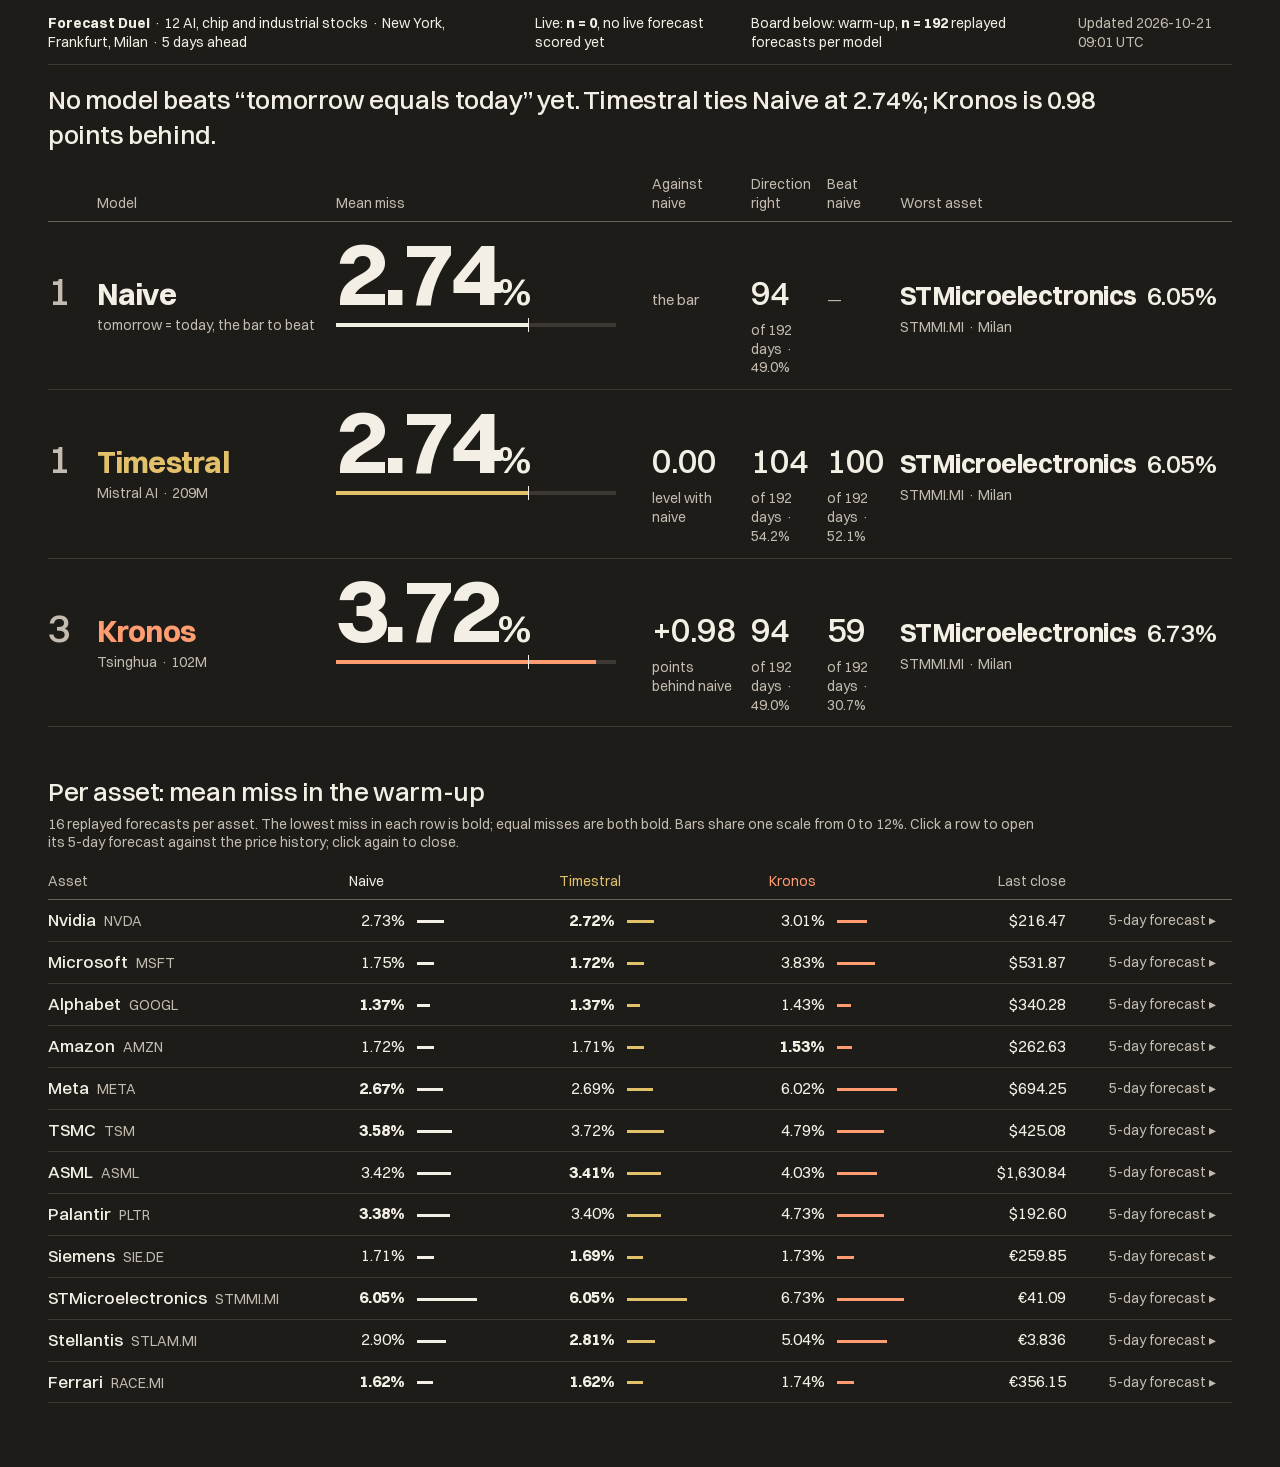
==== commit 72d6bacc: "Site: switch to the standings layout (Switzer, ranked board, per-asset table with click-open charts)" ====
--- a/site/index.html
+++ b/site/index.html
@@ -1,450 +1,250 @@
-<!doctype html>
-<html lang="en">
-<head>
-<meta charset="utf-8">
-<meta name="viewport" content="width=device-width, initial-scale=1">
+<!doctype html><html><head><meta charset=utf8><meta name=viewport content="width=device-width,initial-scale=1,viewport-fit=cover"><style>:root{color-scheme:dark;box-sizing:border-box;padding-top:env(safe-area-inset-top,0px);padding-bottom:env(safe-area-inset-bottom,0px)}html{scroll-padding-top:env(safe-area-inset-top,0px)}body{margin:0;padding:0;font:14px -apple-system,BlinkMacSystemFont,sans-serif;background:#fff;color:#000}img{max-width:100%}[hidden]:not([hidden=until-found i]){display:none!important}</style></head><body>
 <title>Forecast Duel</title>
-<link rel="stylesheet" href="https://api.fontshare.com/v2/css?f[]=satoshi@400,500,700&display=swap">
+<style>/* Switzer */
+@font-face {
+  font-family: 'Switzer';
+  src: url([data-uri]) format('woff2');
+  font-weight: 400;
+  font-display: swap;
+  font-style: normal;
+}
+@font-face {
+  font-family: 'Switzer';
+  src: url([data-uri]) format('woff2');
+  font-weight: 500;
+  font-display: swap;
+  font-style: normal;
+}
+@font-face {
+  font-family: 'Switzer';
+  src: url([data-uri]) format('woff2');
+  font-weight: 700;
+  font-display: swap;
+  font-style: normal;
+}
+
+
+</style>
 <style>
-:root{
-  --bg:#1c1c1b; --line:#2c2c2a; --focus:#242423; --ink:#ece9e2; --ink2:#b9b5ab; --ink3:#8e8a82;
-  --kronos:#86a8cf; --timestral:#d99a6c; --naive:#a8a49b; --tag:#e3e0d8; --label:#d2cdc3;
-}
-*{box-sizing:border-box;margin:0;padding:0}
-html,body{background:var(--bg);color:var(--ink)}
-body{font-family:Satoshi,system-ui,sans-serif;font-size:14px;line-height:1.35;font-variant-numeric:tabular-nums;overflow-x:hidden}
-.up{text-transform:uppercase;letter-spacing:.04em;font-weight:500}
-.dim{color:var(--ink2)}
-button{font:inherit;color:inherit;background:none;border:0;text-align:left;cursor:pointer}
-
-/* Lebedev top bar */
-.bar{display:grid;grid-template-columns:2fr 1fr auto;gap:16px;padding:10px 12px;border-bottom:1px solid var(--line);font-size:13px}
-.bar .motto{font-weight:700}
-.bar .clock{text-align:right;white-space:nowrap}
-
-/* miss ruler + how it's scored */
-.cards{display:grid;grid-template-columns:minmax(0,3fr) minmax(0,1.5fr);border-bottom:1px solid var(--line)}
-.card{padding:9px 12px 8px;border-right:1px solid var(--line);display:flex;flex-direction:column;gap:2px;min-height:96px}
-.card:last-child{border-right:0}
-.card .foot{margin-top:auto;font-size:13px}
-.rhead{display:flex;flex-wrap:wrap;gap:2px 16px;font-size:14px}
-.rhead b{font-weight:500}
-#ruler{display:block;width:100%;margin-top:2px}
-.card.info{background:var(--focus);font-size:13px;gap:5px}
-.card.info b{font-weight:700}
-
-/* main: plot | index | focus */
-.main{display:grid;grid-template-columns:min(600px,max(420px,calc(100vh - 226px))) minmax(0,1fr) minmax(0,1fr)}
-.main>section{border-right:1px solid var(--line);min-width:0}
-.main>section:last-child{border-right:0}
-.head{display:flex;justify-content:space-between;gap:12px;padding:9px 12px;border-bottom:1px solid var(--line);font-size:13px}
-#plot{display:block;width:100%}
-.note{padding:4px 12px 10px;font-size:13px;color:var(--ink2)}
-
-.list{padding:6px 12px 10px}
-.row{display:grid;grid-template-columns:minmax(0,1fr) minmax(0,1.1fr) 52px 84px;gap:8px;white-space:nowrap;width:100%;padding:4px 0;font-size:13px;align-items:center}
-.row.th{color:var(--label);padding-bottom:6px;cursor:default}
-.row .r{text-align:right}
-.row>span{overflow:hidden;text-overflow:ellipsis}
-.row .nm{padding:1px 6px;margin-left:-6px}
-.row.on .nm{background:var(--tag);color:#1c1c1b;font-weight:700}
-.row .yr{color:var(--ink2)}
-
-.focus{background:var(--focus)}
-.fstats{display:flex;gap:14px;padding:9px 12px 0;font-size:13px;flex-wrap:wrap}
-.fstats b{font-size:16px;font-weight:700;letter-spacing:0;text-transform:none}
-#chart{display:block;width:100%}
-svg text{font-family:Satoshi,system-ui,sans-serif}
-
-@media (max-width:1100px){
-  .main{grid-template-columns:1fr 1fr}
-  .main>section:first-child{grid-column:1/-1;border-right:0;border-bottom:1px solid var(--line)}
-}
-@media (max-width:720px){
-  .bar{grid-template-columns:1fr 1fr}
-  .bar>div:first-child{grid-column:1/-1}
-  .bar .clock{text-align:right}
-  .cards{grid-template-columns:1fr}
-  .card{min-height:0;padding:8px 12px;border-right:0}
-  .card.info{border-top:1px solid var(--line)}
-  .main{grid-template-columns:1fr}
-  .main>section{border-right:0;border-bottom:1px solid var(--line)}
-  .row{grid-template-columns:minmax(0,1.2fr) minmax(0,1.3fr) 50px 76px;gap:6px;white-space:normal}
-}
+:root {
+  --ground: #1E1C19;
+  --open: #24211D;
+  --ink: #F3EFE4;
+  --ink-2: #C4BCB0;
+  --rule: #3D3832;
+  --rule-strong: #6B6359;
+  --kronos: #FF9C72;
+  --timestral: #E3C06A;
+  --naive: #F3EFE4;
+}
+* { box-sizing: border-box; margin: 0; padding: 0; }
+html { background: var(--ground); }
+body {
+  background: var(--ground); color: var(--ink);
+  font-family: 'Switzer', system-ui, sans-serif; font-weight: 400; font-size: 15px; line-height: 1.35;
+  font-variant-numeric: tabular-nums;
+  padding: 0 48px 64px;
+}
+.num { font-variant-numeric: tabular-nums; }
+.k { color: var(--kronos); } .t { color: var(--timestral); } .n { color: var(--naive); }
+.sub { color: var(--ink-2); }
+
+/* status line */
+.status { display: flex; gap: 32px; align-items: baseline; padding: 14px 0 12px; border-bottom: 1px solid var(--rule); font-size: 14px; }
+.status b { font-weight: 700; }
+.status .right { margin-left: auto; color: var(--ink-2); }
+.lead { font-size: 26px; font-weight: 500; letter-spacing: -0.015em; padding: 18px 0 14px; max-width: 1100px; }
+
+/* standings board */
+table { border-collapse: collapse; width: 100%; }
+th { text-align: left; font-weight: 400; font-size: 14px; color: var(--ink-2); padding: 8px 16px 8px 0; border-bottom: 1px solid var(--rule-strong); vertical-align: bottom; }
+th.r, td.r { text-align: right; }
+.board td { border-bottom: 1px solid var(--rule); padding: 10px 16px 12px 0; vertical-align: baseline; }
+.board .pos { font-size: 40px; font-weight: 500; color: var(--ink-2); width: 56px; letter-spacing: -0.03em; }
+.board .who { width: 300px; }
+.board .who .name { font-size: 30px; font-weight: 700; letter-spacing: -0.025em; line-height: 1; }
+.board .who .by { font-size: 14px; color: var(--ink-2); margin-top: 6px; }
+.board .miss { width: 330px; }
+.board .big { font-size: 92px; font-weight: 700; letter-spacing: -0.055em; line-height: 0.86; }
+.board .big small { font-size: 40px; letter-spacing: -0.03em; font-weight: 500; }
+.scale { position: relative; height: 4px; margin-top: 12px; width: 280px; background: var(--rule); }
+.scale i { position: absolute; left: 0; top: 0; bottom: 0; }
+.scale u { position: absolute; top: -5px; bottom: -5px; width: 1px; background: var(--ink); text-decoration: none; }
+.board .gap { font-size: 34px; font-weight: 500; letter-spacing: -0.03em; }
+.board .gap .sub, .board .stat .sub { font-size: 14px; letter-spacing: 0; font-weight: 400; display: block; margin-top: 4px; }
+.board .stat { font-size: 34px; font-weight: 500; letter-spacing: -0.03em; }
+.board .worst .a { font-size: 26px; font-weight: 700; letter-spacing: -0.02em; }
+.board .worst .v { font-size: 26px; font-weight: 500; letter-spacing: -0.02em; margin-left: 10px; }
+
+/* asset table */
+h2 { font-size: 26px; font-weight: 500; letter-spacing: -0.015em; margin: 48px 0 4px; }
+.note { font-size: 14px; color: var(--ink-2); margin-bottom: 12px; max-width: 1000px; }
+.assets td { border-bottom: 1px solid var(--rule); padding: 9px 16px 9px 0; font-size: 16px; vertical-align: middle; }
+.assets tr.row { cursor: pointer; }
+.assets tr.row.on { background: var(--open); }
+.assets tr.row.on td.asset b { font-weight: 700; }
+.assets td.asset b { font-weight: 500; font-size: 17px; }
+.assets td.asset .sub { font-size: 14px; margin-left: 8px; }
+.assets td.m { width: 210px; }
+.assets td.m span { display: inline-block; width: 56px; text-align: right; }
+.assets td.m .best { font-weight: 700; }
+.bar { display: inline-block; vertical-align: middle; height: 3px; margin-left: 12px; }
+.assets td.go { width: 150px; text-align: right; color: var(--ink-2); font-size: 14px; }
+.assets tr.chart td { padding: 8px 0 20px; background: var(--open); }
+.chart .meta { font-size: 14px; color: var(--ink-2); padding: 0 0 6px; }
+svg text { font-family: 'Switzer', system-ui, sans-serif; font-size: 13px; fill: var(--ink-2); font-variant-numeric: tabular-nums; }
+svg text.lab { font-size: 14px; font-weight: 500; }
+.wrap { overflow-x: auto; }
+@media (max-width: 760px) { body { padding: 0 16px 48px; } .status { flex-wrap: wrap; gap: 6px 20px; } .status .right { margin-left: 0; } .lead { font-size: 21px; } .board .big { font-size: 54px; } .board .big small { font-size: 24px; } .scale { width: 150px; } .board .who { width: auto; } .board .who .name { font-size: 24px; } }
+:focus-visible { outline: 2px solid var(--ink-2); outline-offset: 2px; }
 </style>
-</head>
-<body>
-<header class="bar up">
-  <div><span class="motto">Doing nothing is the bar.</span><br><span class="dim">Forecast Duel · two AI models vs doing nothing</span></div>
-  <div id="markets">Milan stock exchange &amp; Bitcoin<br><span class="dim">9 stocks · 1 coin · 5 days ahead</span></div>
-  <div class="clock" id="clock">Next run in --:--:--<br><span class="dim">00:30 UTC nightly</span></div>
-</header>
-
-<div class="cards" id="cards"></div>
-
-<div class="main">
-  <section>
-    <div class="head up"><span>Who missed less, per asset</span><span class="dim" id="plotsub"></span></div>
-    <svg id="plot" role="img" aria-label="Scatter of Kronos miss against Timestral miss for each asset"></svg>
-    <p class="note" id="plotnote"></p>
-  </section>
-  <section>
-    <div class="head up"><span id="ihead">Index · 10 assets</span><span class="dim">Click a row</span></div>
-    <div class="list" id="list"></div>
-  </section>
-  <section class="focus">
-    <div class="head up"><span id="ftitle"></span><span class="dim" id="fsub"></span></div>
-    <div class="fstats up" id="fstats"></div>
-    <svg id="chart" role="img" aria-label="Price history and 5-day forecasts for the selected asset"></svg>
-  </section>
-</div>
+
+
+<div class="status" id="status">Loading data.json…</div>
+<p class="lead" id="lead"></p>
+
+<div class="wrap"><table class="board">
+  <thead><tr>
+    <th></th><th>Model</th><th>Mean miss</th><th>Against naive</th><th>Direction right</th><th>Beat naive</th><th>Worst asset</th>
+  </tr></thead>
+  <tbody id="board"></tbody>
+</table></div>
+
+<h2>Per asset: mean miss in the warm-up</h2>
+<p class="note"><span id="perasset">16</span> replayed forecasts per asset. The lowest miss in each row is bold; equal misses are both bold. Bars share one scale from 0 to 12%. Click a row to open its 5-day forecast against the price history; click again to close.</p>
+<div class="wrap"><table class="assets">
+  <thead><tr><th>Asset</th><th class="n">Naive</th><th class="t">Timestral</th><th class="k">Kronos</th><th class="r">Last close</th><th></th></tr></thead>
+  <tbody id="assets"></tbody>
+</table></div>
 
 <script>
-const NS = 'http://www.w3.org/2000/svg';
-const NAMES = {kronos:'Kronos', timestral:'Timestral', naive:'Naive'};
-const COL = {kronos:'#86a8cf', timestral:'#d99a6c', naive:'#a8a49b'};
-const EXCH = {XNYS: 'New York', XETR: 'Frankfurt', XMIL: 'Milan', crypto: 'crypto'};
-const CUR = {USD: '$', EUR: '€'};
-const RULER_MAX = 4;
-let D, P, sel = 0;
-
-const dot = s => s.replaceAll('-', '.');
-const pct = v => v.toFixed(2) + '%';
-const money = a => (CUR[a.currency] || (a.ticker.endsWith('-USD') ? '$' : '€')) +
-  a.last_close.toLocaleString('en-US', {maximumFractionDigits: a.last_close > 1000 ? 0 : 3});
-const priceFmt = v => v >= 1000 ? Math.round(v).toLocaleString('en-US') : v.toFixed(v < 10 ? 3 : 2);
-function el(tag, attrs = {}, parent, text) {
-  const e = document.createElementNS(NS, tag);
-  for (const k in attrs) e.setAttribute(k, attrs[k]);
-  if (text != null) e.textContent = text;
-  if (parent) parent.appendChild(e);
-  return e;
-}
-const ctx = document.createElement('canvas').getContext('2d');
-function textW(s, size = 13, weight = 500, track = .04) {
-  ctx.font = `${weight} ${size}px Satoshi`;
-  return ctx.measureText(s).width + s.length * size * track;
-}
-// closest player(s) for one asset; ties listed together
-function closest(sc) {
-  const best = Math.min(...D.models.map(m => sc[m].mape_pct));
-  return {best, who: D.models.filter(m => sc[m].mape_pct === best)};
-}
-
-function countdown() {
-  const now = new Date(), t = new Date(now);
-  t.setUTCHours(0, 30, 0, 0);
-  if (t <= now) t.setUTCDate(t.getUTCDate() + 1);
-  const s = Math.floor((t - now) / 1000), z = n => String(n).padStart(2, '0');
-  document.getElementById('clock').firstChild.textContent =
-    `Next run in ${z(Math.floor(s / 3600))}:${z(Math.floor(s / 60) % 60)}:${z(s % 60)}`;
-}
-
-// header line from the assets: exchanges, then counts by kind
-function markets() {
-  const A = D.assets;
-  document.getElementById('ihead').textContent = `Index · ${A.length} assets`;
-  if (!A.some(a => a.exchange)) return; // older data: keep the static text
-  // shortcut: an asset without `exchange` is taken as Milan (or crypto), the old universe; drop once every asset carries it
-  const ex = [...new Set(A.map(a => EXCH[a.exchange] || a.exchange || (a.kind === 'crypto' ? 'crypto' : 'Milan')))];
-  const st = ex.filter(e => e !== 'crypto'), cr = ex.includes('crypto');
-  const and = l => l.length > 1 ? l.slice(0, -1).join(', ') + ' & ' + l.at(-1) : l[0] || '';
-  const top = st.length ? `${cr ? st.join(', ') : and(st)} stock exchange${st.length > 1 ? 's' : ''}${cr ? ' & crypto' : ''}` : 'Crypto';
-  const n = A.filter(a => a.kind === 'stock').length, c = A.length - n;
-  const sub = [n && `${n} stock${n > 1 ? 's' : ''}`, c && `${c} coin${c > 1 ? 's' : ''}`, '5 days ahead'].filter(Boolean).join(' · ');
-  document.getElementById('markets').innerHTML = `${top}<br><span class="dim">${sub}</span>`;
-}
-
-function cards() {
-  const lb = D.leaderboard, live = lb.live.kronos.n > 0;
-  const L = lb[P], order = [...D.models].sort((a, b) => L[a].mape_pct - L[b].mape_pct);
-  const gap = m => (L[m].mape_pct - L[order[0]].mape_pct).toFixed(2);
-  const lead = gap(order[1]) === '0.00' ? `${NAMES[order[0]]} and ${NAMES[order[1]]} are level.` : `${NAMES[order[0]]} leads.`;
-  // concrete example: first asset, most recent past forecast that has real closes
-  const a = D.assets[0], ex = a.past.find(p => p.actual);
-  const miss = Math.abs(ex.kronos[0] - ex.actual[0]) / ex.actual[0] * 100;
-  const gen = D.generated_at;
-  let h = `<div class="card">
-      <div class="rhead"><span>Average miss against the real close. Left is closer.</span>
-        <b>${lead} ${NAMES[order[1]]} is ${gap(order[1])} points behind, ${NAMES[order[2]]} ${gap(order[2])}.</b></div>
-      <svg id="ruler" role="img" aria-label="Average miss of each player on a 0 to 4% scale"></svg>
-    </div>`;
-  h += `<div class="card info">
-    <div class="up"><b>How it's scored.</b> <span class="dim">Average miss = how far a forecast lands from the real close, in %. Lower wins.</span></div>
-    <div>E.g. on ${dot(ex.made_on)} Kronos said ${a.name} would close at ${ex.kronos[0]} on ${dot(ex.dates[0])}; it closed at ${ex.actual[0]}, a miss of ${miss.toFixed(2)}%.</div>
-    <div class="up">${live ? 'Live scores' : '<b>Live: no scores yet (n=0).</b> <span class="dim">Fills in from next week. Showing warm-up: 20 replayed days.</span>'}</div>
-    <div class="foot up dim">Last updated ${dot(gen.slice(0, 10))} · ${gen.slice(11, 16)} UTC</div>
-  </div>`;
-  document.getElementById('cards').innerHTML = h;
-}
-
-/* ---------- miss ruler: one scale, three marks, labels stacked in tiers when they would touch ---------- */
-function ruler() {
-  const svg = document.getElementById('ruler'), L = D.leaderboard[P];
-  svg.innerHTML = '';
-  const W = svg.clientWidth, pl = 14, pr = 14, X = v => pl + Math.min(v, RULER_MAX) / RULER_MAX * (W - pl - pr);
-  const items = D.models.map(m => {
-    const v = L[m].mape_pct, off = v > RULER_MAX;
-    const s = `${NAMES[m]} ${pct(v)}${off ? ' →' : ''}`;
-    return {m, x: X(v), s, w: textW(s, 15, 500, 0), off};
+const ORDER = ['naive', 'timestral', 'kronos'];
+const SHORT = { naive: 'Naive', timestral: 'Timestral', kronos: 'Kronos' };
+const BY = { naive: 'tomorrow = today, the bar to beat', timestral: 'Mistral AI · 209M', kronos: 'Tsinghua · 102M' };
+const CLS = { naive: 'n', timestral: 't', kronos: 'k' };
+const COL = m => `var(--${m})`;
+const f2 = v => v.toFixed(2);
+const SYM = { USD: '$', EUR: '€' };
+const money = (a, v) => (SYM[a.currency] || (a.currency ? a.currency + ' ' : '')) + (v >= 10000 ? Math.round(v).toLocaleString('en-US') : v >= 1000 ? v.toLocaleString('en-US', { minimumFractionDigits: 2, maximumFractionDigits: 2 }) : v < 10 ? v.toFixed(3) : v.toFixed(2));
+const CITY = { XNYS: 'New York', XETR: 'Frankfurt', XMIL: 'Milan' };
+const esc = s => String(s).replace(/[&<>"]/g, c => ({ '&': '&amp;', '<': '&lt;', '>': '&gt;', '"': '&quot;' }[c]));
+
+fetch('data.json').then(r => r.json()).then(render).catch(e => {
+  document.getElementById('status').textContent = 'Could not load data.json: ' + e.message;
+});
+
+function render(d) {
+  const W = d.leaderboard.warmup, L = d.leaderboard.live;
+  // Per-asset misses come from assets[].scores.warmup (16 scored forecasts each); past[].actual is mostly null.
+  const miss = (a, m) => a.scores.warmup[m].mape_pct;
+  const rank = ORDER.slice().sort((x, y) => W[x].mape_pct - W[y].mape_pct);
+  const naive = W.naive.mape_pct;
+  const liveN = Math.max(...ORDER.map(m => L[m].n));
+  const upd = d.generated_at.slice(0, 16).replace('T', ' ');
+
+  document.getElementById('status').innerHTML =
+    `<span><b>Forecast Duel</b> · ${d.assets.length} AI, chip and industrial stocks · ${[...new Set(d.assets.map(a => CITY[a.exchange] || a.exchange))].join(', ')} · 5 days ahead</span>` +
+    `<span>Live: <b>n = ${liveN}</b>, no live forecast scored yet</span>` +
+    `<span>Board below: warm-up, <b>n = ${W.naive.n}</b> replayed forecasts per model</span>` +
+    `<span class="right">Updated ${upd} UTC</span>`;
+
+  document.getElementById('perasset').textContent = d.assets[0].scores.warmup.naive.n;
+  const leader = rank[0];
+  const beaten = rank.filter(m => m !== 'naive' && W[m].mape_pct < naive);
+  const level = ORDER.filter(m => m !== 'naive' && W[m].mape_pct === naive);
+  const behind = m => W[m].mape_pct === naive ? 'level with it' : `${f2(W[m].mape_pct - naive)} points behind`;
+  document.getElementById('lead').innerHTML = !beaten.length && level.length
+    ? `No model beats “tomorrow equals today” yet. ${level.map(m => SHORT[m]).join(' and ')} ${level.length > 1 ? 'tie' : 'ties'} <span class="n">Naive</span> at ${f2(naive)}%; ${ORDER.filter(m => m !== 'naive' && !level.includes(m)).map(m => `${SHORT[m]} is ${f2(W[m].mape_pct - naive)} points behind`).join(', ') || 'no one trails'}.`
+    : leader === 'naive' && !beaten.length
+    ? `<span class="n">Naive</span> leads. Neither model beats “tomorrow equals today” yet: Timestral is ${behind('timestral')}, Kronos ${behind('kronos')}.`
+    : `${SHORT[leader]} leads the warm-up.`;
+
+  const maxScale = 4; // percent; the board's bars run 0–4%
+  const worst = m => d.assets.reduce((b, a) => (miss(a, m) > miss(b, m) ? a : b));
+  document.getElementById('board').innerHTML = rank.map((m, i) => {
+    const w = W[m], wa = worst(m), n = w.n;
+    const gap = m === 'naive' ? `<span class="sub" style="margin-top:0;font-size:15px">the bar</span>`
+      : w.mape_pct === naive ? `0.00<span class="sub">level with naive</span>`
+      : w.mape_pct < naive ? `−${f2(naive - w.mape_pct)}<span class="sub">points ahead of naive</span>`
+      : `+${f2(w.mape_pct - naive)}<span class="sub">points behind naive</span>`;
+    const beat = w.beats_naive_pct == null ? `<span class="sub" style="margin-top:0;font-size:15px">—</span>`
+      : `${Math.round(w.beats_naive_pct * n / 100)}<span class="sub">of ${n} days · ${w.beats_naive_pct.toFixed(1)}%</span>`;
+    return `<tr>
+      <td class="pos">${1 + rank.findIndex(r => W[r].mape_pct === w.mape_pct)}</td>
+      <td class="who"><div class="name ${CLS[m]}">${SHORT[m]}</div><div class="by">${BY[m]}</div></td>
+      <td class="miss"><div class="big num">${f2(w.mape_pct)}<small>%</small></div>
+        <div class="scale" aria-hidden="true"><i style="width:${w.mape_pct / maxScale * 100}%;background:${COL(m)}"></i><u style="left:${naive / maxScale * 100}%"></u></div></td>
+      <td class="gap num">${gap}</td>
+      <td class="stat num">${Math.round(w.direction_hit_pct * n / 100)}<span class="sub">of ${n} days · ${w.direction_hit_pct.toFixed(1)}%</span></td>
+      <td class="stat num">${beat}</td>
+      <td class="worst"><span class="a">${esc(wa.name)}</span><span class="v num">${f2(miss(wa, m))}%</span><div class="sub" style="font-size:14px;margin-top:4px">${wa.ticker} · ${CITY[wa.exchange] || wa.kind}</div></td>
+    </tr>`;
+  }).join('');
+  // the white tick on each bar marks naive's 2.43%: distance from it is the gap
+
+  const tb = document.getElementById('assets');
+  tb.innerHTML = d.assets.map((a, i) => {
+    const vals = ORDER.map(m => miss(a, m));
+    const lo = Math.min(...vals);
+    const cells = ORDER.map((m, j) => `<td class="m num"><span class="${vals[j] === lo ? 'best' : ''}">${f2(vals[j])}%</span><i class="bar" style="width:${vals[j] / 12 * 120}px;background:${COL(m)}"></i></td>`).join('');
+    return `<tr class="row" data-i="${i}" tabindex="0" role="button" aria-expanded="false">
+      <td class="asset"><b>${esc(a.name)}</b><span class="sub">${a.ticker}</span></td>${cells}
+      <td class="r num">${money(a, a.last_close)}</td><td class="go">5-day forecast ▸</td></tr>`;
+  }).join('');
+
+  const toggle = tr => {
+    const open = tr.classList.contains('on');
+    tb.querySelectorAll('tr.chart').forEach(x => x.remove());
+    tb.querySelectorAll('tr.row.on').forEach(x => { x.classList.remove('on'); x.setAttribute('aria-expanded', 'false'); x.lastElementChild.textContent = '5-day forecast ▸'; });
+    if (open) return;
+    tr.classList.add('on'); tr.setAttribute('aria-expanded', 'true'); tr.lastElementChild.textContent = 'Close ▾';
+    const a = d.assets[+tr.dataset.i];
+    const row = document.createElement('tr'); row.className = 'chart';
+    row.innerHTML = `<td colspan="6"><div class="meta">Forecast made ${a.latest.made_on} from the close of ${money(a, a.last_close)} on ${a.last_date}. Last 60 trading days of price, then each model's next 5 days. The shaded band is Timestral's 10–90% range.</div>${chart(a, tb.clientWidth)}</td>`;
+    tr.after(row);
+  };
+  tb.addEventListener('click', e => { const tr = e.target.closest('tr.row'); if (tr) toggle(tr); });
+  tb.addEventListener('keydown', e => { if ((e.key === 'Enter' || e.key === ' ') && e.target.matches('tr.row')) { e.preventDefault(); toggle(e.target); } });
+}
+
+function chart(a, width) {
+  const H = 280, padL = 64, padR = 210, padT = 16, padB = 30;
+  const hist = a.history.slice(-60), F = a.latest, N = hist.length + F.dates.length;
+  const all = hist.map(h => h[1]).concat(F.kronos, F.timestral, F.naive, F.timestral_q10 || [], F.timestral_q90 || []);
+  let lo = Math.min(...all), hi = Math.max(...all); const pad = (hi - lo) * 0.06; lo -= pad; hi += pad;
+  const x = i => padL + i / (N - 1) * (width - padL - padR);
+  const y = v => padT + (hi - v) / (hi - lo) * (H - padT - padB);
+  const last = hist.length - 1, lastP = hist[last][1];
+  const path = pts => pts.map((p, i) => (i ? 'L' : 'M') + p[0].toFixed(1) + ' ' + p[1].toFixed(1)).join(' ');
+  const fc = arr => [[x(last), y(lastP)]].concat(arr.map((v, i) => [x(last + 1 + i), y(v)]));
+  let s = `<svg width="${width}" height="${H}" viewBox="0 0 ${width} ${H}" role="img" aria-label="${a.name} price and 5-day forecasts">`;
+  for (let k = 0; k <= 3; k++) {
+    const v = lo + (hi - lo) * k / 3;
+    s += `<text x="${padL - 10}" y="${y(v) + 4}" text-anchor="end">${money(a, v)}</text>`;
+  }
+  s += `<line x1="${x(last)}" x2="${x(last)}" y1="${padT}" y2="${H - padB}" stroke="var(--rule-strong)"/>`;
+  s += `<text x="${padL}" y="${H - 8}">${hist[0][0]}</text>`;
+  s += `<text x="${x(last) - 6}" y="${H - 8}" text-anchor="end">${a.last_date}</text>`;
+  s += `<text x="${x(N - 1) + 10}" y="${H - 8}">→ ${F.dates[F.dates.length - 1]}</text>`;
+  if (F.timestral_q10) {
+    const up = fc(F.timestral_q90), dn = fc(F.timestral_q10).reverse();
+    s += `<path d="${path(up.concat(dn))}Z" fill="var(--timestral)" fill-opacity="0.13"/>`;
+  }
+  s += `<path d="${path(hist.map((h, i) => [x(i), y(h[1])]))}" fill="none" stroke="var(--ink)" stroke-width="1.6"/>`;
+  s += `<path d="${path(fc(F.naive))}" fill="none" stroke="var(--naive)" stroke-width="1.4" stroke-dasharray="4 4"/>`;
+  s += `<path d="${path(fc(F.timestral))}" fill="none" stroke="var(--timestral)" stroke-width="2"/>`;
+  s += `<path d="${path(fc(F.kronos))}" fill="none" stroke="var(--kronos)" stroke-width="2"/>`;
+  s += `<circle cx="${x(last)}" cy="${y(lastP)}" r="3.5" fill="var(--ink)"/>`;
+  // direct labels at the line ends, nudged apart so they never overlap
+  const labs = ['kronos', 'timestral', 'naive'].map(m => ({ m, v: F[m][4], yy: y(F[m][4]) })).sort((p, q) => p.yy - q.yy);
+  for (let i = 1; i < labs.length; i++) labs[i].yy = Math.max(labs[i].yy, labs[i - 1].yy + 18);
+  const over = labs[labs.length - 1].yy - (H - padB);
+  if (over > 0) labs.forEach(l => { l.yy -= over; });
+  labs.forEach(l => {
+    const pct = (l.v / lastP - 1) * 100;
+    s += `<text class="lab" x="${x(N - 1) + 10}" y="${l.yy + 5}" style="fill:var(--${l.m})">${SHORT[l.m]} ${money(a, l.v)} ${pct >= 0 ? '+' : '−'}${Math.abs(pct).toFixed(1)}%</text>`;
   });
-  // try every (tier, side) combination; cheapest layout where no label or leader touches another label wins
-  const opts = []; for (let t = 0; t < 3; t++) for (const r of [0, 1]) opts.push({t, r});
-  let best = null;
-  const rec = (i, chosen, cost) => {
-    if (best && cost >= best.cost) return;
-    if (i === items.length) { best = {cost, chosen: chosen.slice()}; return; }
-    const it = items[i];
-    for (const o of opts) {
-      if (it.off && !o.r) continue;
-      const x0 = o.r ? it.x - 6 - it.w : it.x + 6, x1 = x0 + it.w;
-      if (x0 < 0 || x1 > W) continue;
-      let ok = true;
-      for (let j = 0; j < i && ok; j++) {
-        const c = chosen[j];
-        if (c.t === o.t && x0 < c.x1 + 12 && c.x0 < x1 + 12) ok = false;
-        if (o.t > c.t && it.x > c.x0 - 4 && it.x < c.x1 + 4) ok = false;
-        if (c.t > o.t && items[j].x > x0 - 4 && items[j].x < x1 + 4) ok = false;
-      }
-      if (!ok) continue;
-      chosen.push({t: o.t, r: o.r, x0, x1});
-      rec(i + 1, chosen, cost + o.t * 10 + o.r);
-      chosen.pop();
-    }
-  };
-  rec(0, [], 0);
-  const rowH = 22, tiers = Math.max(...best.chosen.map(c => c.t)) + 1, base = tiers * rowH + 10, H = base + 28;
-  svg.setAttribute('height', H); svg.setAttribute('viewBox', `0 0 ${W} ${H}`);
-  el('line', {x1: X(0), x2: X(RULER_MAX), y1: base, y2: base, stroke: '#ece9e2'}, svg);
-  for (let v = 0; v <= RULER_MAX; v++) {
-    el('line', {x1: X(v), x2: X(v), y1: base, y2: base + 7, stroke: '#ece9e2'}, svg);
-    el('text', {x: X(v), y: base + 23, 'text-anchor': v ? v === RULER_MAX ? 'end' : 'middle' : 'start', fill: '#d2cdc3', 'font-size': 14}, svg, v + '%');
-  }
-  items.forEach((it, i) => {
-    const c = best.chosen[i], yb = base - 10 - c.t * rowH;
-    el('line', {x1: it.x, x2: it.x, y1: base, y2: yb - 13, stroke: COL[it.m], 'stroke-width': 1.5}, svg);
-    el('circle', {cx: it.x, cy: base, r: 6, fill: COL[it.m], stroke: '#1c1c1b', 'stroke-width': 2}, svg);
-    el('text', {x: c.r ? c.x1 : c.x0, y: yb, 'text-anchor': c.r ? 'end' : 'start', fill: '#ece9e2', 'font-size': 15, 'font-weight': 500}, svg, it.s);
-  });
-}
-
-function list() {
-  let h = `<div class="row th up"><span>Asset</span><span>Closest</span><span class="r">Miss</span><span class="r">Last close</span></div>`;
-  D.assets.forEach((a, i) => {
-    const c = closest(a.scores[P]);
-    const who = c.who.map(m => `<span style="color:${COL[m]}">${NAMES[m]}</span>`).join(' = ');
-    h += `<button class="row up${i === sel ? ' on' : ''}" data-i="${i}">
-      <span><span class="nm">${a.name}</span></span><span>${who}</span>
-      <span class="r">${pct(c.best)}</span><span class="r yr">${money(a)}</span></button>`;
-  });
-  const L = document.getElementById('list');
-  L.innerHTML = h;
-  L.querySelectorAll('button').forEach(b => b.onclick = () => pick(+b.dataset.i));
-}
-
-function pick(i) { sel = i; list(); plot(); focus(); }
-
-/* ---------- the duel plot ---------- */
-function plot() {
-  const svg = document.getElementById('plot');
-  const W = svg.clientWidth, H = W;
-  svg.setAttribute('height', H); svg.setAttribute('viewBox', `0 0 ${W} ${H}`);
-  svg.innerHTML = '';
-  const m = {l: 46, r: 14, t: 14, b: 40}, S = W - m.l - m.r;
-  // linear, both axes from 0 to the same rounded-up max
-  const all = D.assets.flatMap(a => [a.scores[P].kronos.mape_pct, a.scores[P].timestral.mape_pct]);
-  const step = niceStep(Math.max(...all) / 5), hi = Math.ceil(Math.max(...all) / step) * step, k = S / hi;
-  const sx = v => m.l + v * k, sy = v => m.t + S - v * k;
-  const x0 = m.l, x1 = m.l + S, y0 = m.t, y1 = m.t + S;
-
-  for (let v = 0; v <= hi + 1e-9; v += step) {
-    el('line', {x1: sx(v), x2: sx(v), y1: y0, y2: y1, stroke: '#2c2c2a'}, svg);
-    el('line', {x1: x0, x2: x1, y1: sy(v), y2: sy(v), stroke: '#2c2c2a'}, svg);
-    el('text', {x: sx(v), y: y1 + 17, 'text-anchor': 'middle', fill: '#b9b5ab', 'font-size': 13}, svg, +v.toFixed(2) + '%');
-    el('text', {x: x0 - 6, y: sy(v) + 4, 'text-anchor': 'end', fill: '#b9b5ab', 'font-size': 13}, svg, +v.toFixed(2) + '%');
-  }
-  el('rect', {x: x0, y: y0, width: S, height: S, fill: 'none', stroke: '#3a3a37'}, svg);
-  el('line', {x1: x0, y1: y1, x2: x1, y2: y0, stroke: '#8e8a82', 'stroke-dasharray': '4 4'}, svg);
-  const up = (s, x, y, a, c, extra = {}) =>
-    el('text', {x, y, 'text-anchor': a, fill: c, 'font-size': 13, 'font-weight': 700, 'letter-spacing': '.04em', ...extra}, svg, s.toUpperCase());
-  el('text', {x: x0 + S / 2, y: y1 + 35, 'text-anchor': 'middle', fill: COL.kronos, 'font-size': 13, 'font-weight': 500, 'letter-spacing': '.04em'}, svg, 'KRONOS AVERAGE MISS →');
-  el('text', {x: 13, y: y0 + S / 2, 'text-anchor': 'middle', fill: COL.timestral, 'font-size': 13, 'font-weight': 500, 'letter-spacing': '.04em', transform: `rotate(-90 13 ${y0 + S / 2})`}, svg, 'TIMESTRAL AVERAGE MISS →');
-  up('Kronos closer', x0 + 10, y0 + 22, 'start', COL.kronos);
-  up('Timestral closer', x1 - 10, y1 - 12, 'end', COL.timestral);
-  // "same miss" written along the diagonal, in its upper-right stretch where the dots are fewest
-  const tieAt = hi * .82, tx = sx(tieAt), ty = sy(tieAt);
-  up('Same miss', tx - 6, ty - 6, 'end', '#b9b5ab', {transform: `rotate(-45 ${tx} ${ty})`, 'font-weight': 500});
-
-  const pts = D.assets.map((a, i) => {
-    const s = a.scores[P];
-    return {i, a, k: s.kronos.mape_pct, t: s.timestral.mape_pct,
-      x: sx(s.kronos.mape_pct), y: sy(s.timestral.mape_pct), label: (a.short || a.name).toUpperCase()};
-  });
-
-  // obstacles: fixed labels, the diagonal and its label, every dot
-  const fixed = [
-    {x: x0 + 8, y: y0 + 8, w: textW('KRONOS CLOSER', 13, 700) + 4, h: 18},
-    {x: x1 - 12 - textW('TIMESTRAL CLOSER', 13, 700), y: y1 - 26, w: textW('TIMESTRAL CLOSER', 13, 700) + 4, h: 18},
-  ];
-  for (let d = 0; d < 100; d += 12) fixed.push({x: tx - 8 - d * .72 - 10, y: ty - 8 - d * .72 + 8 - 18, w: 18, h: 18});
-  for (const p of pts) fixed.push({x: p.x - 5, y: p.y - 5, w: 10, h: 10});
-  const placed = place(pts, fixed, {x0, y0, x1, y1});
-
-  for (const p of pts) {
-    const L = placed[p.i], on = p.i === sel;
-    const g = el('g', {style: 'cursor:pointer'}, svg);
-    if (L.lead) el('line', {x1: p.x, y1: p.y, x2: L.ax, y2: L.ay, stroke: '#8e8a82'}, g);
-    if (on) el('rect', {x: L.x - 3, y: L.y, width: L.w + 4, height: L.h, fill: '#e3e0d8'}, g);
-    el('circle', {'data-k': p.k, 'data-t': p.t, cx: p.x, cy: p.y, r: on ? 7 : 5, fill: '#ece9e2'}, g);
-    el('text', {x: L.x, y: L.y + 14, fill: on ? '#1c1c1b' : '#ece9e2', 'font-size': 13, 'font-weight': on ? 700 : 500, 'letter-spacing': '.04em'}, g, p.label);
-    el('rect', {x: Math.min(L.x, p.x - 8), y: Math.min(L.y, p.y - 8), width: Math.max(L.x + L.w, p.x + 8) - Math.min(L.x, p.x - 8), height: Math.max(L.y + L.h, p.y + 8) - Math.min(L.y, p.y - 8), fill: 'transparent'}, g);
-    g.onclick = () => pick(p.i);
-  }
-  document.getElementById('plotsub').textContent = P === 'warmup' ? 'Warm-up' : 'Live';
-  document.getElementById('plotnote').textContent =
-    'Dot = one asset, placed at its average miss for each model. On the dashed line both missed by the same amount.';
-}
-
-function segDist(px, py, ax, ay, bx, by) {
-  const dx = bx - ax, dy = by - ay, t = Math.max(0, Math.min(1, ((px - ax) * dx + (py - ay) * dy) / (dx * dx + dy * dy || 1)));
-  return Math.hypot(px - ax - t * dx, py - ay - t * dy);
-}
-function cross(ax, ay, bx, by, cx, cy, dx, dy) {
-  const s = (px, py, qx, qy, rx, ry) => Math.sign((qx - px) * (ry - py) - (qy - py) * (rx - px));
-  return s(ax, ay, bx, by, cx, cy) * s(ax, ay, bx, by, dx, dy) < 0 && s(cx, cy, dx, dy, ax, ay) * s(cx, cy, dx, dy, bx, by) < 0;
-}
-// does the segment pass through the box (sampled; boxes are 18px tall, leaders short)
-function segBox(ax, ay, bx, by, b) {
-  for (let t = .1; t < .95; t += .1) {
-    const x = ax + (bx - ax) * t, y = ay + (by - ay) * t;
-    if (x > b.x && x < b.x + b.w && y > b.y && y < b.y + b.h) return true;
-  }
-  return false;
-}
-// label de-collision: greedy over candidate spots, most crowded point first, leader line when pushed out
-function place(pts, fixed, box) {
-  const H = 18, out = {}, taken = [...fixed];
-  const ov = (a, b) => Math.max(0, Math.min(a.x + a.w, b.x + b.w) - Math.max(a.x, b.x)) *
-                        Math.max(0, Math.min(a.y + a.h, b.y + b.h) - Math.max(a.y, b.y));
-  const crowd = p => pts.filter(q => Math.hypot(q.x - p.x, q.y - p.y) < 60).length;
-  const order = [...pts].sort((a, b) => crowd(b) - crowd(a));
-  const dirs = [[1, 0], [-1, 0], [1, -1], [1, 1], [-1, -1], [-1, 1], [0, -1], [0, 1]];
-  for (const p of order) {
-    const w = textW(p.label) + 2, own = taken.filter(r => !(r.x === p.x - 5 && r.y === p.y - 5));
-    let best = null;
-    for (const r of [9, 24, 42, 64, 90]) for (const [dx, dy] of dirs) {
-      const ax = p.x + dx * r * (dy ? .75 : 1), ay = p.y + dy * r * (dx ? .75 : 1);
-      const x = dx > 0 ? ax : dx < 0 ? ax - w : ax - w / 2;
-      const y = dy > 0 ? ay : dy < 0 ? ay - H : ay - H / 2;
-      const c = {x, y, w, h: H};
-      let cost = r * 2 + (dx < 0 ? 3 : 0);
-      for (const o of own) cost += ov(c, o) * 40; // overlapping text is the worst outcome, above touching a dot
-      // a label or leader that touches another asset's dot reads as that asset's label
-      const ex = dx > 0 ? x : dx < 0 ? x + w : x + w / 2, ey = dy > 0 ? y : dy < 0 ? y + H : y + H / 2;
-      for (const q of pts) if (q !== p) {
-        const bx = Math.max(x, Math.min(q.x, x + w)) - q.x, by = Math.max(y, Math.min(q.y, y + H)) - q.y;
-        if (Math.hypot(bx, by) < 10) cost += 3000;
-        if (r > 9 && segDist(q.x, q.y, p.x, p.y, ex, ey) < 9) cost += 3000;
-      }
-      // leaders must not cross each other, or run through a placed label
-      if (r > 9) for (const o of Object.values(out)) {
-        if (o.lead && cross(p.x, p.y, ex, ey, o.px, o.py, o.ax, o.ay)) cost += 3000;
-        if (segBox(p.x, p.y, ex, ey, o)) cost += 3000;
-      }
-      for (const o of Object.values(out)) if (o.lead && segBox(o.px, o.py, o.ax, o.ay, c)) cost += 3000;
-      if (x < box.x0 + 2 || x + w > box.x1 - 2 || y < box.y0 + 2 || y + H > box.y1 - 2) cost += 1e5;
-      if (!best || cost < best.cost) best = {...c, cost, px: p.x, py: p.y, ax: dx > 0 ? x : dx < 0 ? x + w : x + w / 2, ay: dy > 0 ? y : dy < 0 ? y + H : y + H / 2, lead: r > 9};
-    }
-    out[p.i] = best;
-    taken.push(best);
-  }
-  return out;
-}
-
-/* ---------- focus: one asset's chart ---------- */
-function focus() {
-  const a = D.assets[sel], f = a.latest, sc = a.scores[P];
-  document.getElementById('ftitle').textContent = `${a.name} · ${a.kind}`;
-  document.getElementById('fsub').textContent = `Forecast made ${dot(f.made_on)}`;
-  document.getElementById('fstats').innerHTML = D.models.map(m =>
-    `<span><span style="color:${COL[m]}">${NAMES[m]}</span> miss <b>${pct(sc[m].mape_pct)}</b></span>`).join('');
-
-  const svg = document.getElementById('chart');
-  const W = svg.clientWidth, H = Math.max(300, Math.min(470, window.innerHeight - svg.getBoundingClientRect().top - 8 + window.scrollY));
-  svg.setAttribute('height', H); svg.setAttribute('viewBox', `0 0 ${W} ${H}`);
-  svg.innerHTML = '';
-  const hist = a.history.slice(-20), nH = hist.length, N = nH + 5;
-  const m = {l: 12, r: 130, t: 18, b: 34}, iw = W - m.l - m.r, ih = H - m.t - m.b;
-  const vals = [...hist.map(d => d[1]), ...f.kronos, ...f.timestral, ...f.timestral_q10, ...f.timestral_q90];
-  let lo = Math.min(...vals), hi = Math.max(...vals), pad = (hi - lo) * .08; lo -= pad; hi += pad;
-  const sx = i => m.l + i / (N - 1) * iw, sy = v => m.t + (hi - v) / (hi - lo) * ih;
-
-  // forecast zone
-  el('rect', {x: sx(nH - 1), y: m.t, width: sx(N - 1) - sx(nH - 1), height: ih, fill: '#2a2a28'}, svg);
-  // y ticks
-  const step = niceStep((hi - lo) / 5);
-  for (let v = Math.ceil(lo / step) * step; v <= hi; v += step) {
-    el('line', {x1: m.l, x2: m.l + 6, y1: sy(v), y2: sy(v), stroke: '#57554f'}, svg);
-    el('text', {x: m.l + 10, y: sy(v) + 4, fill: '#d2cdc3', 'font-size': 13}, svg, priceFmt(v));
-  }
-  // x labels: first day, last close, last forecast day
-  const lab = (i, s, anchor) => el('text', {x: sx(i), y: H - 12, 'text-anchor': anchor, fill: '#b9b5ab', 'font-size': 13}, svg, s);
-  lab(0, dot(hist[0][0]).slice(5), 'start');
-  lab(nH - 1, dot(hist[nH - 1][0]).slice(5), 'end');
-  lab(N - 1, dot(f.dates[4]).slice(5), 'end');
-  el('line', {x1: sx(nH - 1), x2: sx(nH - 1), y1: m.t, y2: m.t + ih, stroke: '#57554f', 'stroke-dasharray': '3 3'}, svg);
-  el('text', {x: sx(nH - 1) + 6, y: m.t + 12, fill: '#b9b5ab', 'font-size': 13, 'letter-spacing': '.04em'}, svg, 'NEXT 5 DAYS →');
-
-  const xs = [nH - 1, ...f.dates.map((_, j) => nH + j)];
-  const path = arr => arr.map((v, j) => `${j ? 'L' : 'M'}${sx(xs[j]).toFixed(1)} ${sy(v).toFixed(1)}`).join('');
-  const last = a.last_close;
-  // Timestral q10-q90 band
-  const up = [last, ...f.timestral_q90], dn = [last, ...f.timestral_q10];
-  el('path', {d: path(up) + dn.map((v, j) => `L${sx(xs[j])} ${sy(v)}`).reverse().join('') + 'Z', fill: COL.timestral, 'fill-opacity': .14}, svg);
-  // real price
-  el('path', {d: hist.map((d, i) => `${i ? 'L' : 'M'}${sx(i).toFixed(1)} ${sy(d[1]).toFixed(1)}`).join(''), fill: 'none', stroke: '#ece9e2', 'stroke-width': 2}, svg);
-  for (const mdl of ['naive', 'timestral', 'kronos'])
-    el('path', {d: path([last, ...f[mdl]]), fill: 'none', stroke: COL[mdl], 'stroke-width': mdl === 'naive' ? 1.5 : 2.2, 'stroke-dasharray': mdl === 'naive' ? '5 4' : null}, svg);
-  el('circle', {cx: sx(nH - 1), cy: sy(last), r: 4, fill: '#ece9e2'}, svg);
-
-  // real price label at the last close
-  // put it at the first height where the price line leaves room, with a leader when moved
-  const rx = sx(nH - 1) - 8, ry = sy(last), rw = textW(priceFmt(last) + '  real close ' + dot(a.last_date), 13, 500, 0) + 8;
-  const clear = y => hist.every((d, i) => sx(i) < rx - rw || Math.abs(sy(d[1]) - (y - 5)) > 12);
-  const ly = [ry - 14, ry + 24, ry - 34, ry + 44, ry - 56, ry + 66].find(y => y > m.t + 12 && y < m.t + ih && clear(y)) ?? ry - 14;
-  if (Math.abs(ly - ry) > 20) el('line', {x1: sx(nH - 1), y1: ry, x2: rx + 4, y2: ly - 5, stroke: '#8e8a82'}, svg);
-  const rl = el('text', {x: rx, y: ly, 'text-anchor': 'end', fill: '#ece9e2', 'font-size': 14, 'font-weight': 700}, svg, priceFmt(last));
-  el('tspan', {fill: '#d2cdc3', 'font-weight': 500, 'font-size': 13}, rl, '  real close ' + dot(a.last_date));
-
-  // direct labels at day 5, pushed apart vertically
-  const ends = ['kronos', 'timestral', 'naive'].map(mdl => ({mdl, v: f[mdl][4], y: sy(f[mdl][4])})).sort((p, q) => p.y - q.y);
-  for (let j = 1; j < ends.length; j++) if (ends[j].y - ends[j - 1].y < 38) ends[j].y = ends[j - 1].y + 38;
-  const over = ends[ends.length - 1].y - (m.t + ih - 10);
-  if (over > 0) ends.forEach(e => e.y -= over);
-  for (const e of ends) {
-    const x = sx(N - 1) + 8;
-    el('line', {x1: sx(N - 1) + 2, y1: sy(e.v), x2: x - 2, y2: e.y, stroke: COL[e.mdl]}, svg);
-    el('text', {x, y: e.y - 3, fill: COL[e.mdl], 'font-size': 13, 'font-weight': 700, 'letter-spacing': '.04em'}, svg, NAMES[e.mdl].toUpperCase());
-    el('text', {x, y: e.y + 13, fill: '#ece9e2', 'font-size': 14, 'font-weight': 700}, svg,
-      priceFmt(e.v) + '  ' + (e.v >= last ? '+' : '') + ((e.v - last) / last * 100).toFixed(1) + '%');
-  }
-  el('text', {x: sx(N - 1) + 8, y: m.t + ih + 4, fill: '#b9b5ab', 'font-size': 13, 'letter-spacing': '.04em'}, svg, 'BAND: TIMESTRAL');
-  el('text', {x: sx(N - 1) + 8, y: m.t + ih + 20, fill: '#b9b5ab', 'font-size': 13, 'letter-spacing': '.04em'}, svg, '10–90% RANGE');
-}
-function niceStep(r) {
-  const p = 10 ** Math.floor(Math.log10(r)), n = r / p;
-  return (n < 1.5 ? 1 : n < 3 ? 2 : n < 7 ? 5 : 10) * p;
-}
-
-async function main() {
-  D = await (await fetch('data.json')).json();
-  P = D.leaderboard.live.kronos.n > 0 ? 'live' : 'warmup';
-  await document.fonts.ready;
-  countdown(); setInterval(countdown, 1000);
-  markets(); cards(); ruler(); list(); plot(); focus();
-  let t; addEventListener('resize', () => { clearTimeout(t); t = setTimeout(() => { ruler(); plot(); focus(); }, 100); });
-}
-main();
+  return s + '</svg>';
+}
 </script>
-</body>
-</html>
+</body></html>
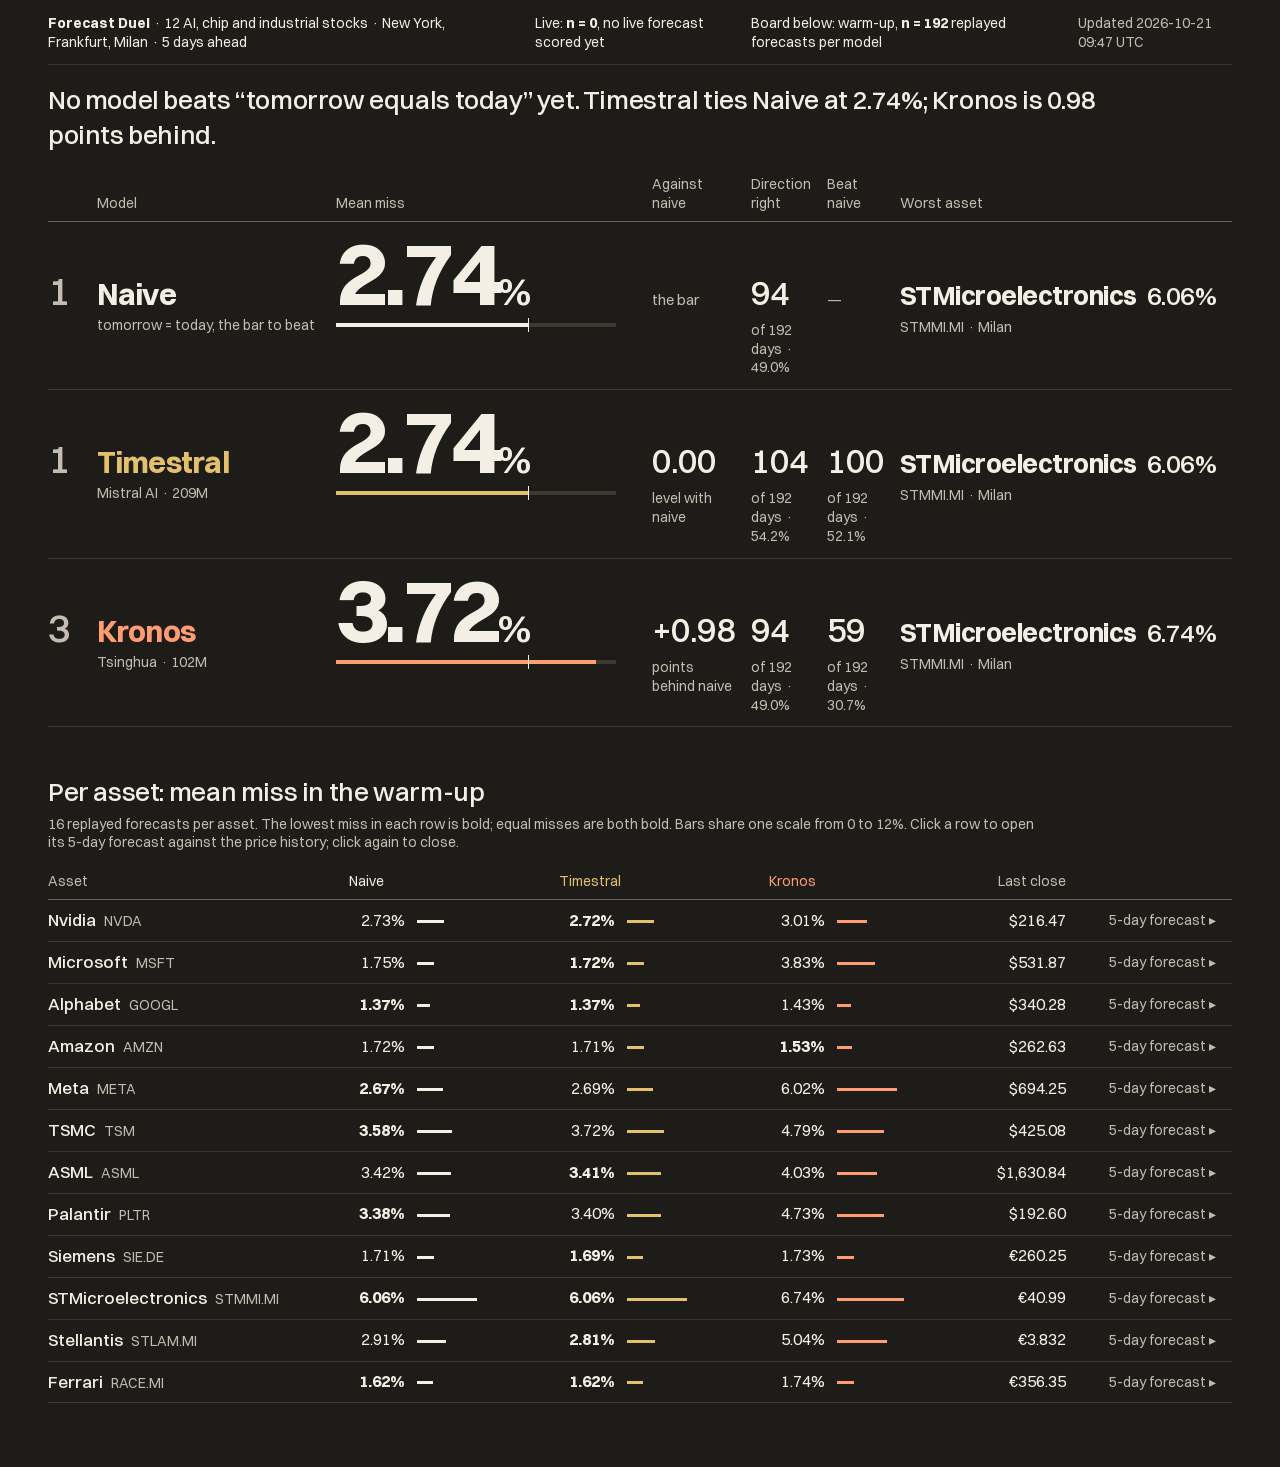
==== commit 691cc474: "Site: draw the latest played-out forecast over the real price in each chart A lighter panel shows th" ====
--- a/site/index.html
+++ b/site/index.html
@@ -124,6 +124,7 @@
 const CLS = { naive: 'n', timestral: 't', kronos: 'k' };
 const COL = m => `var(--${m})`;
 const f2 = v => v.toFixed(2);
+const day = dt => new Date(dt + 'T12:00:00Z').toLocaleDateString('en-GB', { day: 'numeric', month: 'short', timeZone: 'UTC' });
 const SYM = { USD: '$', EUR: '€' };
 const money = (a, v) => (SYM[a.currency] || (a.currency ? a.currency + ' ' : '')) + (v >= 10000 ? Math.round(v).toLocaleString('en-US') : v >= 1000 ? v.toLocaleString('en-US', { minimumFractionDigits: 2, maximumFractionDigits: 2 }) : v < 10 ? v.toFixed(3) : v.toFixed(2));
 const CITY = { XNYS: 'New York', XETR: 'Frankfurt', XMIL: 'Milan' };
@@ -200,7 +201,7 @@
     tr.classList.add('on'); tr.setAttribute('aria-expanded', 'true'); tr.lastElementChild.textContent = 'Close ▾';
     const a = d.assets[+tr.dataset.i];
     const row = document.createElement('tr'); row.className = 'chart';
-    row.innerHTML = `<td colspan="6"><div class="meta">Forecast made ${a.latest.made_on} from the close of ${money(a, a.last_close)} on ${a.last_date}. Last 60 trading days of price, then each model's next 5 days. The shaded band is Timestral's 10–90% range.</div>${chart(a, tb.clientWidth)}</td>`;
+    row.innerHTML = `<td colspan="6"><div class="meta">Forecast made ${a.latest.made_on} from the close of ${money(a, a.last_close)} on ${a.last_date}. Last 30 trading days of price, then each model's next 5 days. The shaded band is Timestral's 10–90% range. The lighter panel shows the latest forecast whose 5 days have closed, drawn over the real price.</div>${chart(a, tb.clientWidth)}</td>`;
     tr.after(row);
   };
   tb.addEventListener('click', e => { const tr = e.target.closest('tr.row'); if (tr) toggle(tr); });
@@ -208,9 +209,14 @@
 }
 
 function chart(a, width) {
-  const H = 280, padL = 64, padR = 210, padT = 16, padB = 30;
-  const hist = a.history.slice(-60), F = a.latest, N = hist.length + F.dates.length;
-  const all = hist.map(h => h[1]).concat(F.kronos, F.timestral, F.naive, F.timestral_q10 || [], F.timestral_q90 || []);
+  const H = 320, padL = 64, padR = 210, padT = 58, padB = 30;
+  const hist = a.history.slice(-30), F = a.latest, N = hist.length + F.dates.length;
+  // newest past forecast whose 5 days have all closed, and whose start is inside the window
+  const at = dt => hist.findIndex(h => h[0] === dt);
+  const P = (a.past || []).filter(p => p.actual && p.actual.every(v => v != null) && at(p.made_on) >= 0 && p.dates.every(dt => at(dt) >= 0))
+    .sort((p, q) => (p.made_on < q.made_on ? 1 : -1))[0];
+  const all = hist.map(h => h[1]).concat(F.kronos, F.timestral, F.naive, F.timestral_q10 || [], F.timestral_q90 || [],
+    P ? P.kronos.concat(P.timestral) : []);
   let lo = Math.min(...all), hi = Math.max(...all); const pad = (hi - lo) * 0.06; lo -= pad; hi += pad;
   const x = i => padL + i / (N - 1) * (width - padL - padR);
   const y = v => padT + (hi - v) / (hi - lo) * (H - padT - padB);
@@ -230,6 +236,19 @@
     const up = fc(F.timestral_q90), dn = fc(F.timestral_q10).reverse();
     s += `<path d="${path(up.concat(dn))}Z" fill="var(--timestral)" fill-opacity="0.13"/>`;
   }
+  if (P) {
+    const i0 = at(P.made_on), p0 = hist[i0][1];
+    const stub = arr => [[x(i0), y(p0)]].concat(arr.map((v, k) => [x(at(P.dates[k])), y(v)]));
+    const x1 = x(at(P.dates[4]));
+    s += `<rect x="${x(i0)}" y="${padT - 40}" width="${x1 - x(i0)}" height="${H - padB - padT + 40}" fill="var(--ink)" fill-opacity="0.045"/>`;
+    s += `<path d="${path(stub(P.naive))}" fill="none" stroke="var(--naive)" stroke-width="1.2" stroke-dasharray="4 4" opacity="0.8"/>`;
+    s += `<path d="${path(stub(P.timestral))}" fill="none" stroke="var(--timestral)" stroke-width="2"/>`;
+    s += `<path d="${path(stub(P.kronos))}" fill="none" stroke="var(--kronos)" stroke-width="2"/>`;
+    const mape = m => P[m].reduce((t, v, k) => t + Math.abs(v / P.actual[k] - 1), 0) / 5 * 100;
+    const ms = ['timestral', 'naive', 'kronos'].sort((p, q) => mape(p) - mape(q));
+    s += `<text class="lab" x="${x1 - 8}" y="${padT - 24}" text-anchor="end" style="fill:var(--ink)">Call of ${day(P.made_on)} against what happened</text>`;
+    s += `<text x="${x1 - 8}" y="${padT - 6}" text-anchor="end">miss ${ms.map(m => `<tspan style="fill:var(--${m});font-weight:500">${SHORT[m]} ${mape(m).toFixed(2)}%</tspan>`).join(' · ')}</text>`;
+  }
   s += `<path d="${path(hist.map((h, i) => [x(i), y(h[1])]))}" fill="none" stroke="var(--ink)" stroke-width="1.6"/>`;
   s += `<path d="${path(fc(F.naive))}" fill="none" stroke="var(--naive)" stroke-width="1.4" stroke-dasharray="4 4"/>`;
   s += `<path d="${path(fc(F.timestral))}" fill="none" stroke="var(--timestral)" stroke-width="2"/>`;
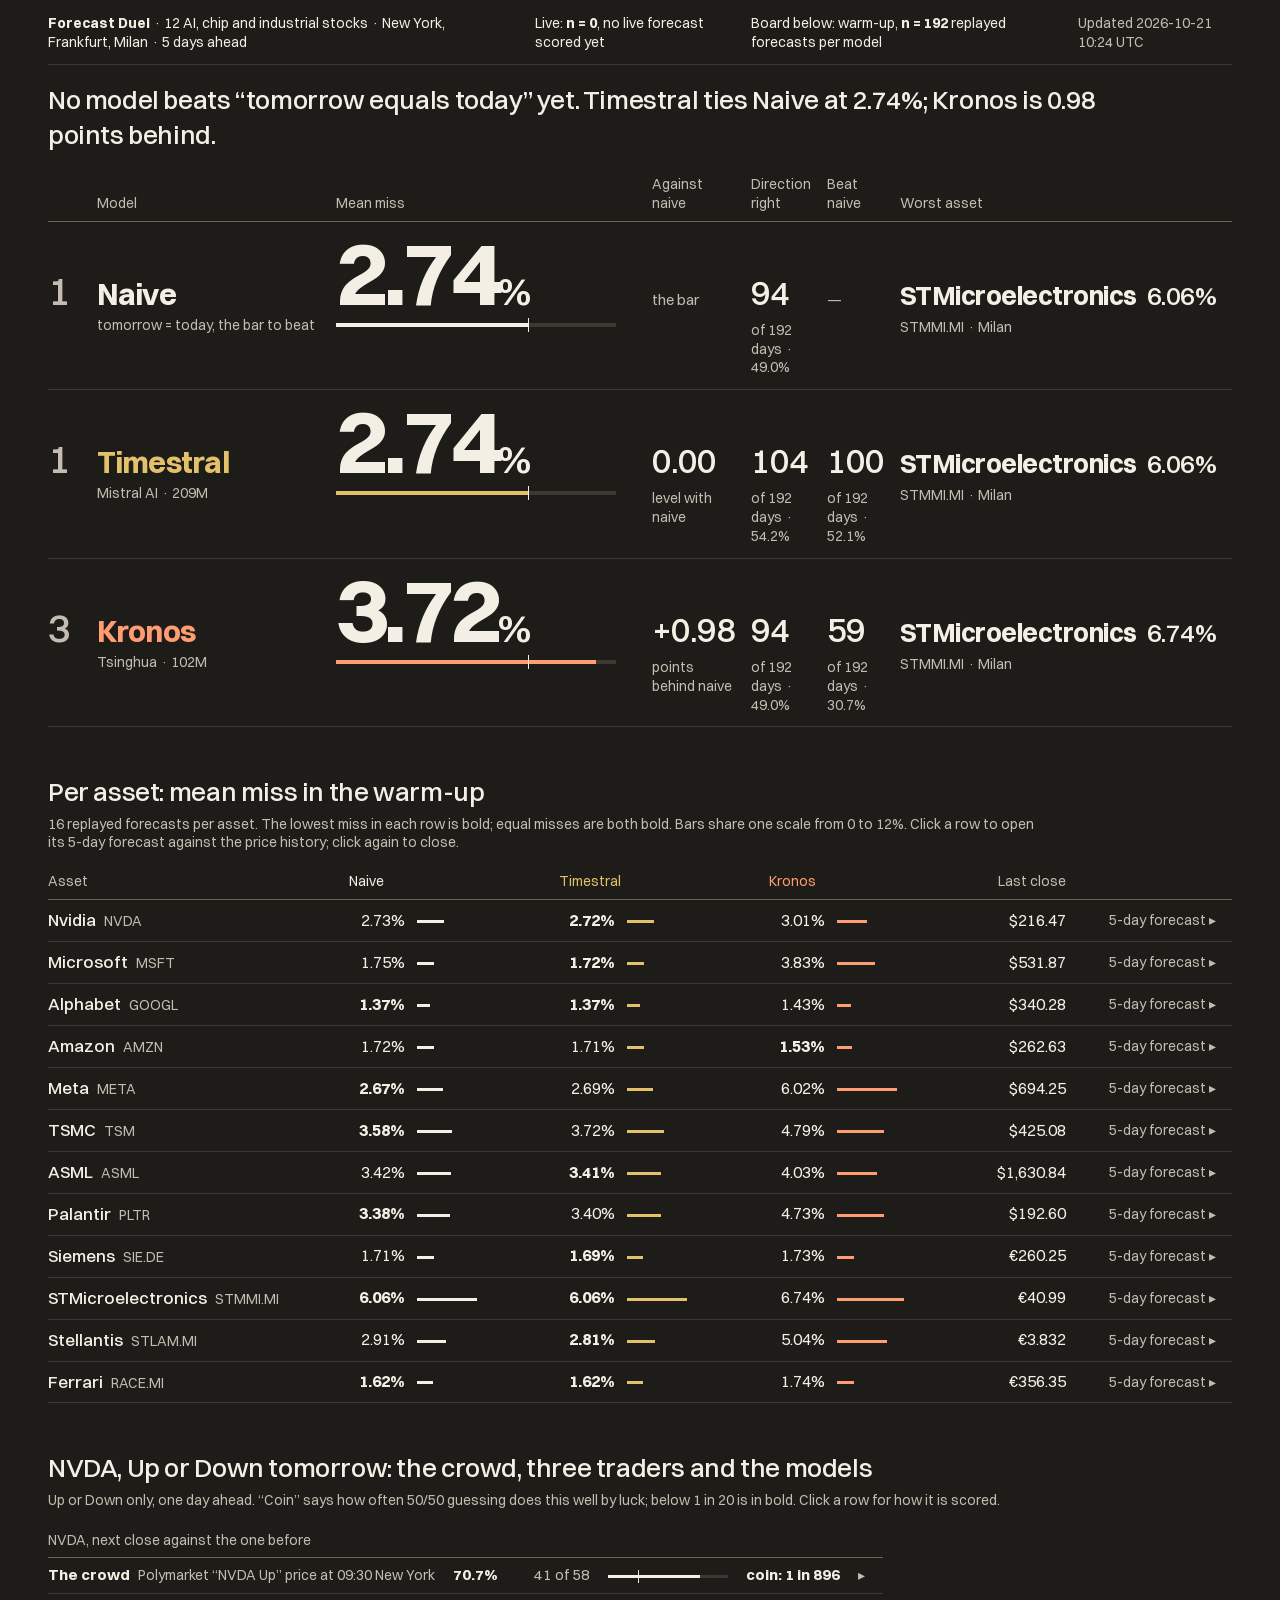
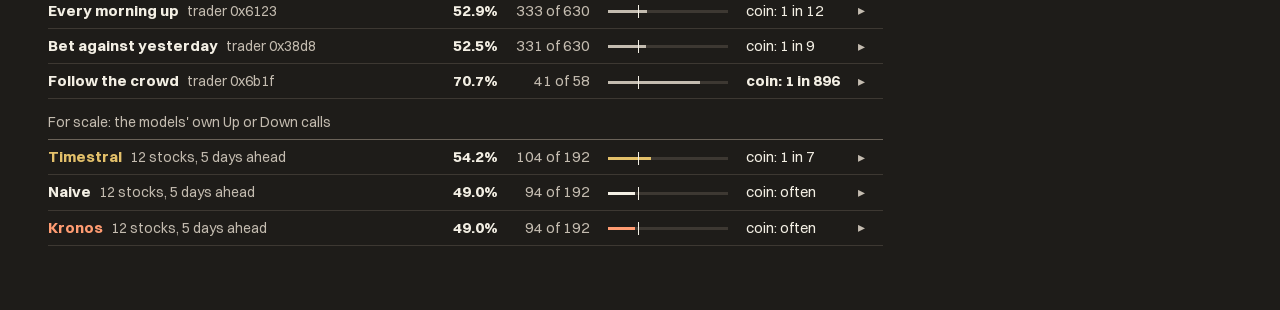
==== commit 6ac5d2b5: "Site: compact NVDA Up-or-Down table (crowd, three trader rules, models) under the per-asset table Co" ====
--- a/site/index.html
+++ b/site/index.html
@@ -96,6 +96,27 @@
 svg text.lab { font-size: 14px; font-weight: 500; }
 .wrap { overflow-x: auto; }
 @media (max-width: 760px) { body { padding: 0 16px 48px; } .status { flex-wrap: wrap; gap: 6px 20px; } .status .right { margin-left: 0; } .lead { font-size: 21px; } .board .big { font-size: 54px; } .board .big small { font-size: 24px; } .scale { width: 150px; } .board .who { width: auto; } .board .who .name { font-size: 24px; } }
+
+/* direction (round 4b) */
+.dirs h3 { font-size: 18px; font-weight: 500; margin: 0 0 2px; letter-spacing: -0.01em; }
+.dirs .note { margin-bottom: 8px; }
+.dt { border-collapse: collapse; width: auto; }
+.dt td { border-bottom: 1px solid var(--rule); padding: 7px 18px 7px 0; font-size: 15px; vertical-align: middle; white-space: nowrap; }
+.dt tr.g td { color: var(--ink-2); font-size: 14px; padding-top: 14px; border-bottom-color: var(--rule-strong); }
+.dt tr.dr { cursor: pointer; }
+.dt tr.dr.on { background: var(--open); }
+.dt td.nm b { font-weight: 600; }
+.dt td.nm > span { color: var(--ink-2); font-size: 14px; margin-left: 8px; }
+.dt td.pc { font-weight: 600; text-align: right; font-variant-numeric: tabular-nums; }
+.dt td.k { color: var(--ink-2); font-variant-numeric: tabular-nums; text-align: right; }
+.dt td.cn { font-variant-numeric: tabular-nums; }
+.dt tr.strong td.cn { font-weight: 700; }
+.dt td.go { color: var(--ink-2); font-size: 14px; text-align: right; }
+.dt tr.dx td { background: var(--open); white-space: normal; padding: 4px 12px 14px; font-size: 14px; color: var(--ink-2); }
+.dt tr.dx p { margin: 0 0 6px; max-width: 760px; }
+.mb { position: relative; display: inline-block; width: 120px; height: 3px; background: var(--rule); vertical-align: middle; }
+.mb i { position: absolute; top: 0; bottom: 0; left: 0; }
+.mb u { position: absolute; top: -5px; bottom: -5px; width: 1px; background: var(--ink); }
 :focus-visible { outline: 2px solid var(--ink-2); outline-offset: 2px; }
 </style>
 
@@ -117,6 +138,8 @@
   <tbody id="assets"></tbody>
 </table></div>
 
+
+<section class="dirs" style="margin-top:48px"><h2 style="margin-top:0">NVDA, Up or Down tomorrow: the crowd, three traders and the models</h2><p class="note" id="dirnote"></p><div class="wrap" id="dira"></div></section>
 <script>
 const ORDER = ['naive', 'timestral', 'kronos'];
 const SHORT = { naive: 'Naive', timestral: 'Timestral', kronos: 'Kronos' };
@@ -134,7 +157,67 @@
   document.getElementById('status').textContent = 'Could not load data.json: ' + e.message;
 });
 
+
+const DLO = 40, DHI = 80, dxp = v => Math.max(0, Math.min(100, (v - DLO) / (DHI - DLO) * 100));
+const odds = p => p == null ? '–' : p >= 0.5 ? 'often' : `1 in ${Math.round(1 / p).toLocaleString('en-US')}`;
+const RNAME = id => id.replace(/-/g, ' ').replace(/^./, c => c.toUpperCase());
+function players(d, withModels) {
+  const out = [{ key: 'crowd', name: 'The crowd', tag: 'Polymarket “NVDA Up” price at 09:30 New York', n: d.crowd.n, hits: d.crowd.hits, p: d.luck.crowd.p, col: 'var(--ink)',
+    more: `Above 50¢ counts as an Up call. The price already reflects NVDA's trading before the open, which the models never see.` }];
+  (d.traders.rules || []).forEach(r => {
+    const o = r.out_of_sample;
+    out.push({ key: r.id, name: RNAME(r.id), tag: `trader ${r.wallet.slice(0, 6)}`, n: r.n, hits: r.hits, p: r.p, col: 'var(--ink-2)',
+      more: `${esc(r.text)} ` + (o && o.n ? `On the ${o.n} earlier days the habit was not drawn from: ${o.hits} right (${(o.hits / o.n * 100).toFixed(1)}%).` : `Scored only on the days the habit was drawn from; the crowd price does not exist before them.`) });
+  });
+  if (withModels) {
+    const M = d.luck.models.warmup;
+    ORDER.slice().sort((a, b) => (M[a].p ?? 1) - (M[b].p ?? 1)).forEach(m => out.push({ key: m, model: true, name: `<span style="color:${COL(m)}">${SHORT[m]}</span>`, tag: '12 stocks, 5 days ahead', n: M[m].n, hits: M[m].hits, p: M[m].p, col: COL(m),
+      more: `Warm-up replay: every stock, each of the 5 days ahead, against the close before the forecast.` }));
+  }
+  return out;
+}
+function strip(d, W) {
+  const days = d.crowd.days || [], H = 70, pl = 44, pr = 8, pt = 6, pb = 18;
+  const sx = i => pl + i * (W - pl - pr) / Math.max(1, days.length - 1), sy = v => pt + (1 - v) * (H - pt - pb);
+  let s = `<svg viewBox="0 0 ${W} ${H}" width="${W}" style="display:block;margin:6px 0 2px"><line x1="${pl}" x2="${W - pr}" y1="${sy(.5)}" y2="${sy(.5)}" stroke="var(--rule-strong)"/><text x="${pl - 6}" y="${sy(1) + 4}" text-anchor="end">Up</text><text x="${pl - 6}" y="${sy(.5) + 4}" text-anchor="end">50¢</text><text x="${pl - 6}" y="${sy(0) + 2}" text-anchor="end">Down</text>`;
+  days.forEach((q, i) => { s += `<circle cx="${sx(i)}" cy="${sy(q.up_price)}" r="3" ${q.hit ? 'fill="var(--ink)"' : 'fill="none" stroke="var(--ink-2)" stroke-width="1.2"'}><title>${day(q.date)}: Up ${Math.round(q.up_price * 100)}¢, closed ${q.actual}</title></circle>`; });
+  if (days.length) s += `<text x="${pl}" y="${H - 2}">${day(days[0].date)}</text><text x="${W - pr}" y="${H - 2}" text-anchor="end">${day(days.at(-1).date)}</text>`;
+  return s + `</svg><p>One dot per day: height is the Up price; filled dots were right, empty ones wrong.</p>`;
+}
+function dirTable(d, withModels) {
+  const P = players(d, withModels);
+  let h = `<table class="dt"><tbody>`;
+  P.forEach((q, i) => {
+    if (i === 0) h += `<tr class="g"><td colspan="6">NVDA, next close against the one before</td></tr>`;
+    if (q.model && !P[i - 1].model) h += `<tr class="g"><td colspan="6">For scale: the models' own Up or Down calls</td></tr>`;
+    h += `<tr class="dr${q.p < 0.05 ? ' strong' : ''}" data-k="${q.key}" tabindex="0" role="button" aria-expanded="false"><td class="nm"><b>${q.name}</b><span>${q.tag}</span></td>` +
+      `<td class="pc">${(q.hits / q.n * 100).toFixed(1)}%</td><td class="k">${q.hits} of ${q.n}</td>` +
+      `<td><span class="mb"><i style="width:${dxp(q.hits / q.n * 100)}%;background:${q.col}"></i><u style="left:${dxp(50)}%"></u></span></td>` +
+      `<td class="cn">coin: ${odds(q.p)}</td><td class="go">▸</td></tr>`;
+  });
+  return h + `</tbody></table>`;
+}
+function wireDir(root, d, withModels) {
+  const P = Object.fromEntries(players(d, withModels).map(q => [q.key, q]));
+  const tog = tr => {
+    const was = tr.classList.contains('on');
+    root.querySelectorAll('tr.dx').forEach(x => x.remove());
+    root.querySelectorAll('tr.dr.on').forEach(x => { x.classList.remove('on'); x.setAttribute('aria-expanded', 'false'); x.lastElementChild.textContent = '▸'; });
+    if (was) return;
+    tr.classList.add('on'); tr.setAttribute('aria-expanded', 'true'); tr.lastElementChild.textContent = '▾';
+    const q = P[tr.dataset.k], r = document.createElement('tr'); r.className = 'dx';
+    r.innerHTML = `<td colspan="6"><p>${q.more}</p>${q.key === 'crowd' ? strip(d, Math.min(620, root.clientWidth - 24)) : ''}</td>`;
+    tr.after(r);
+  };
+  root.addEventListener('click', e => { const tr = e.target.closest('tr.dr'); if (tr) { e.stopPropagation(); tog(tr); } });
+  root.addEventListener('keydown', e => { if ((e.key === 'Enter' || e.key === ' ') && e.target.matches('tr.dr')) { e.preventDefault(); e.stopPropagation(); tog(e.target); } });
+}
+const DNOTE = `Up or Down only, one day ahead. “Coin” says how often 50/50 guessing does this well by luck; below 1 in 20 is in bold. Click a row for how it is scored.`;
+
+function dirA(d){ if(!d.crowd) return; document.getElementById('dirnote').textContent = DNOTE; const r=document.getElementById('dira'); r.innerHTML = dirTable(d, true); wireDir(r, d, true); }
+
 function render(d) {
+  dirA(d);
   const W = d.leaderboard.warmup, L = d.leaderboard.live;
   // Per-asset misses come from assets[].scores.warmup (16 scored forecasts each); past[].actual is mostly null.
   const miss = (a, m) => a.scores.warmup[m].mape_pct;
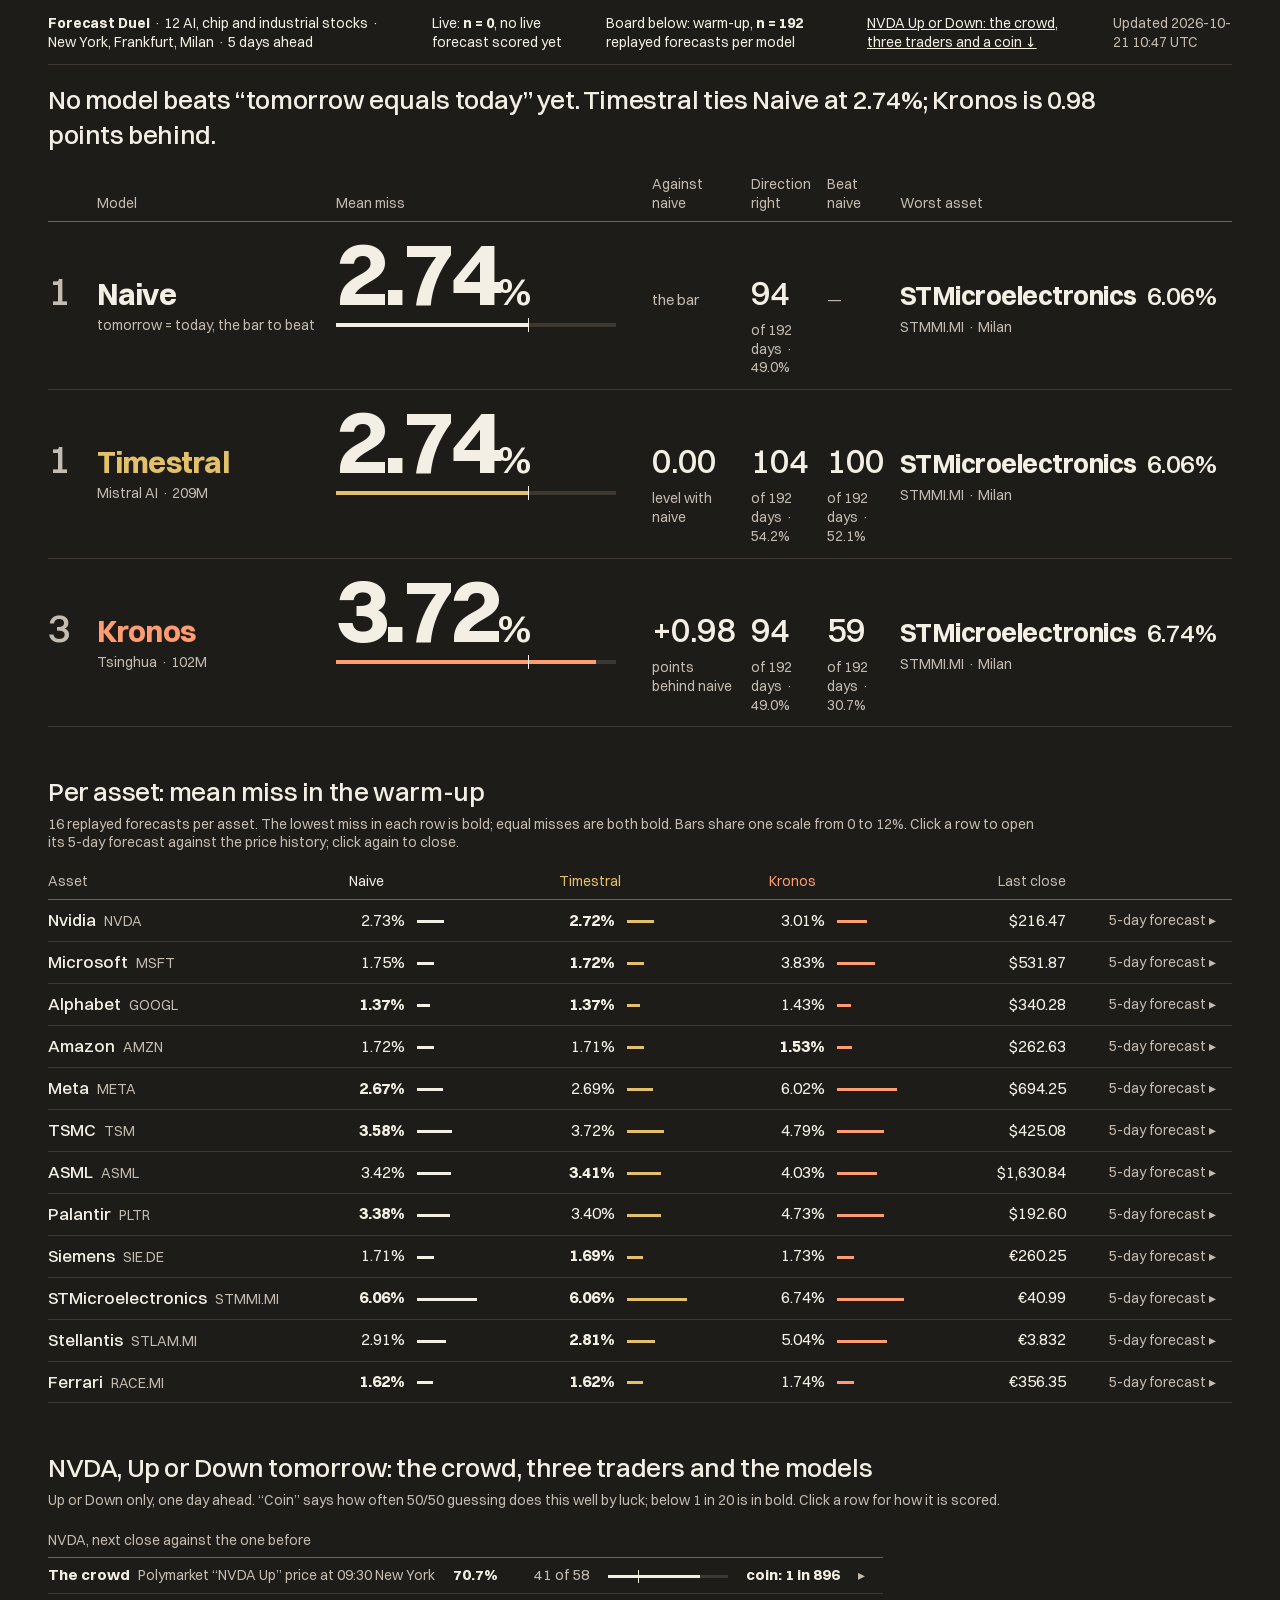
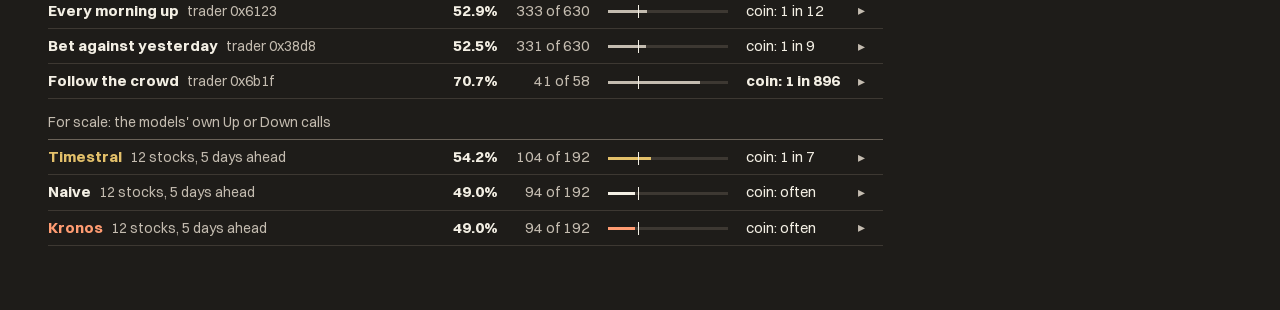
==== commit 0b4d0f03: "README and page: describe the crowd, the trader rules and the coin test Co-Authored-By: Claude Opus " ====
--- a/site/index.html
+++ b/site/index.html
@@ -139,7 +139,7 @@
 </table></div>
 
 
-<section class="dirs" style="margin-top:48px"><h2 style="margin-top:0">NVDA, Up or Down tomorrow: the crowd, three traders and the models</h2><p class="note" id="dirnote"></p><div class="wrap" id="dira"></div></section>
+<section class="dirs" id="direction" style="margin-top:48px"><h2 style="margin-top:0">NVDA, Up or Down tomorrow: the crowd, three traders and the models</h2><p class="note" id="dirnote"></p><div class="wrap" id="dira"></div></section>
 <script>
 const ORDER = ['naive', 'timestral', 'kronos'];
 const SHORT = { naive: 'Naive', timestral: 'Timestral', kronos: 'Kronos' };
@@ -230,6 +230,7 @@
     `<span><b>Forecast Duel</b> · ${d.assets.length} AI, chip and industrial stocks · ${[...new Set(d.assets.map(a => CITY[a.exchange] || a.exchange))].join(', ')} · 5 days ahead</span>` +
     `<span>Live: <b>n = ${liveN}</b>, no live forecast scored yet</span>` +
     `<span>Board below: warm-up, <b>n = ${W.naive.n}</b> replayed forecasts per model</span>` +
+    (d.crowd ? `<span><a href="#direction" style="color:inherit">NVDA Up or Down: the crowd, three traders and a coin ↓</a></span>` : '') +
     `<span class="right">Updated ${upd} UTC</span>`;
 
   document.getElementById('perasset').textContent = d.assets[0].scores.warmup.naive.n;
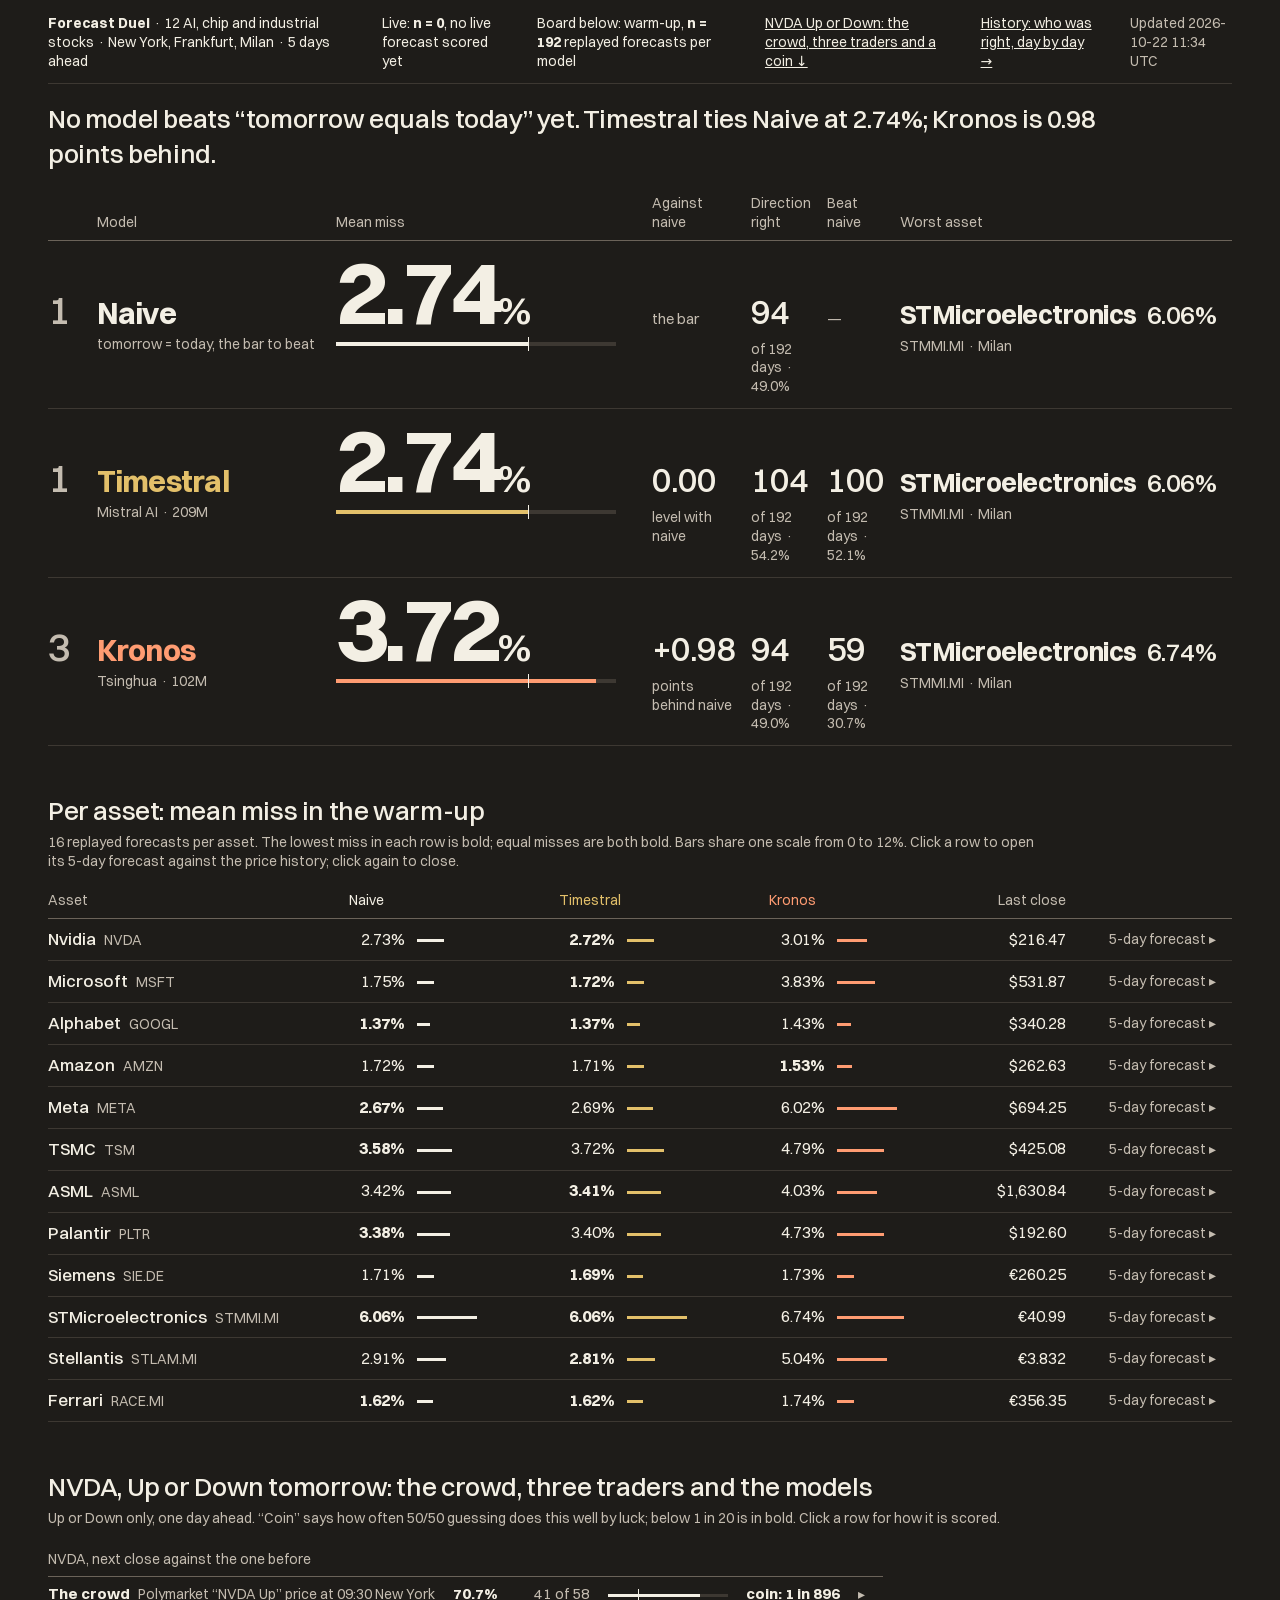
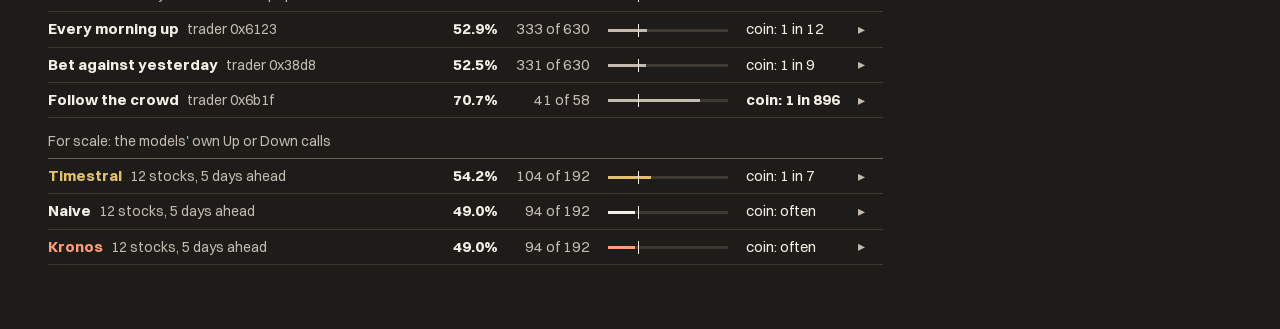
==== commit 189205bd: "History page: who called NVDA right, day by day Month calendar of the crowd, three trader rules, Kro" ====
--- a/site/index.html
+++ b/site/index.html
@@ -231,6 +231,7 @@
     `<span>Live: <b>n = ${liveN}</b>, no live forecast scored yet</span>` +
     `<span>Board below: warm-up, <b>n = ${W.naive.n}</b> replayed forecasts per model</span>` +
     (d.crowd ? `<span><a href="#direction" style="color:inherit">NVDA Up or Down: the crowd, three traders and a coin ↓</a></span>` : '') +
+    `<span><a href="history.html" style="color:inherit">History: who was right, day by day →</a></span>` +
     `<span class="right">Updated ${upd} UTC</span>`;
 
   document.getElementById('perasset').textContent = d.assets[0].scores.warmup.naive.n;
